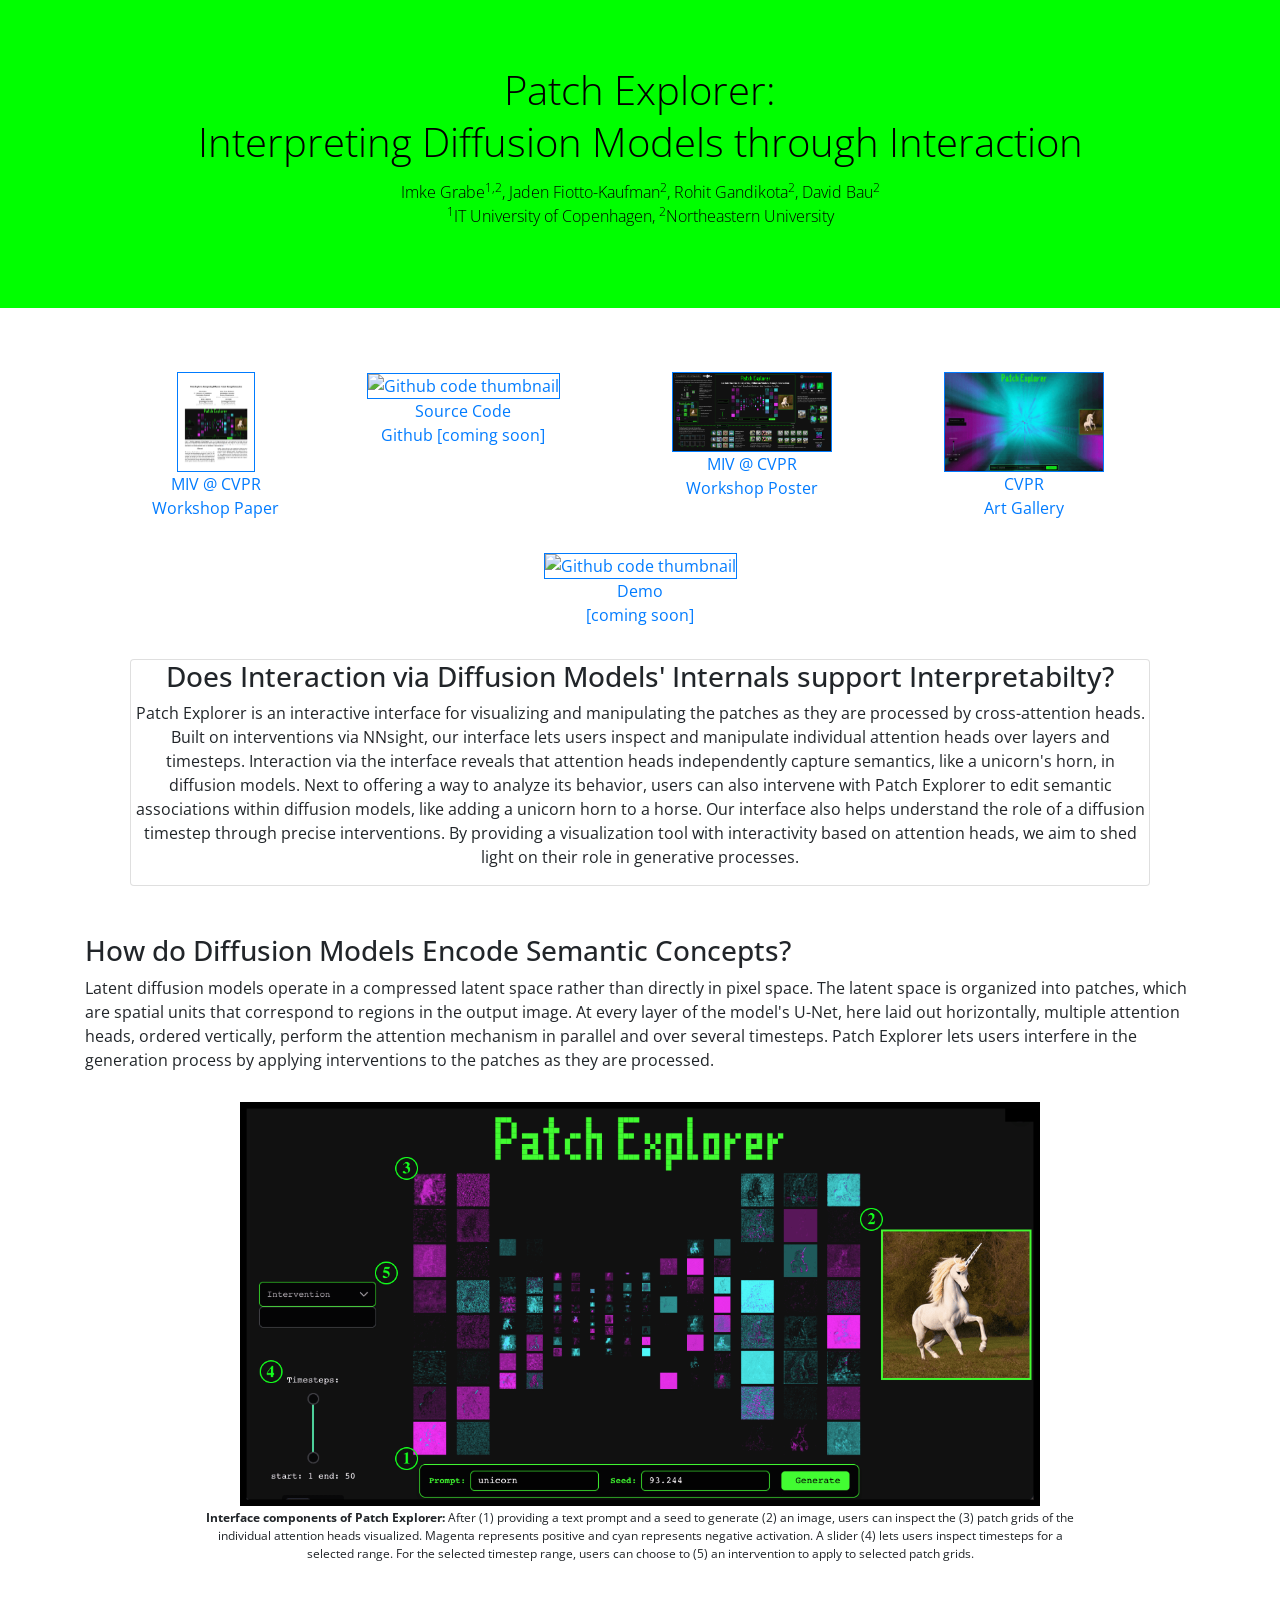
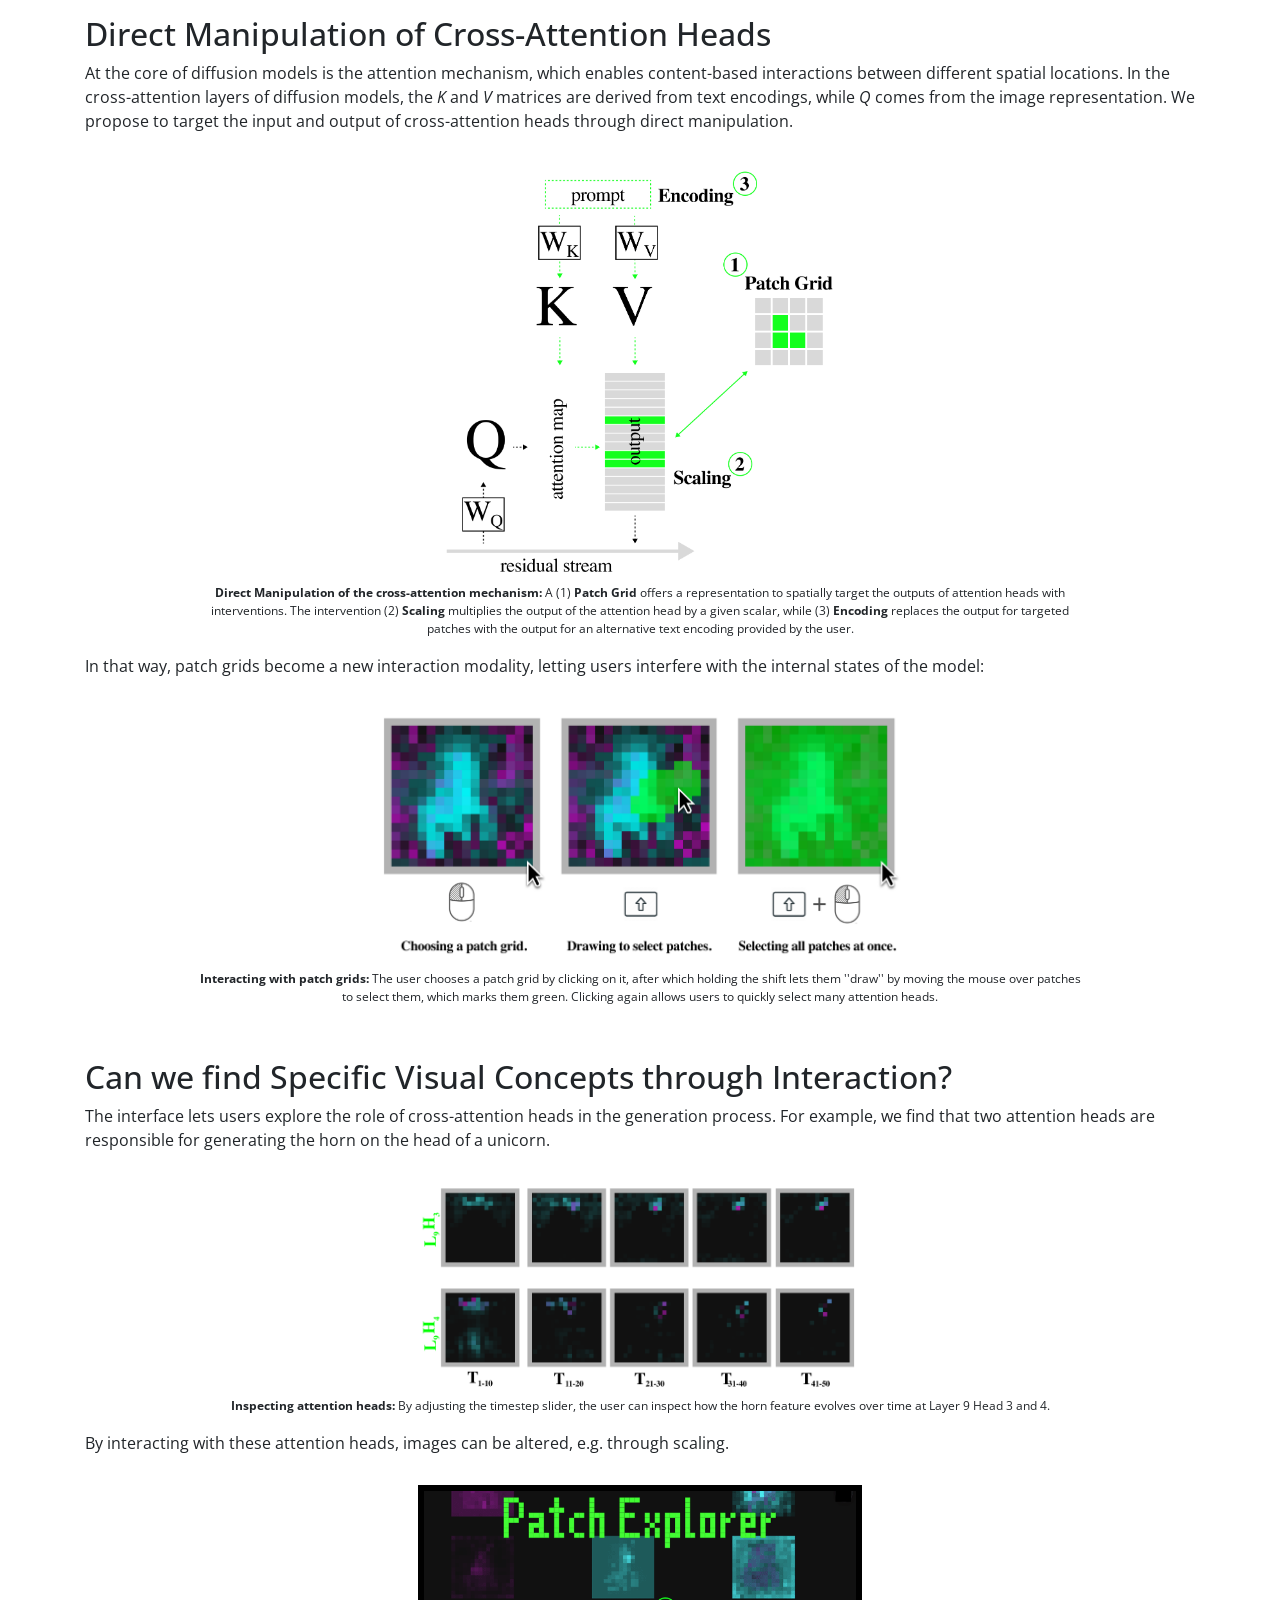
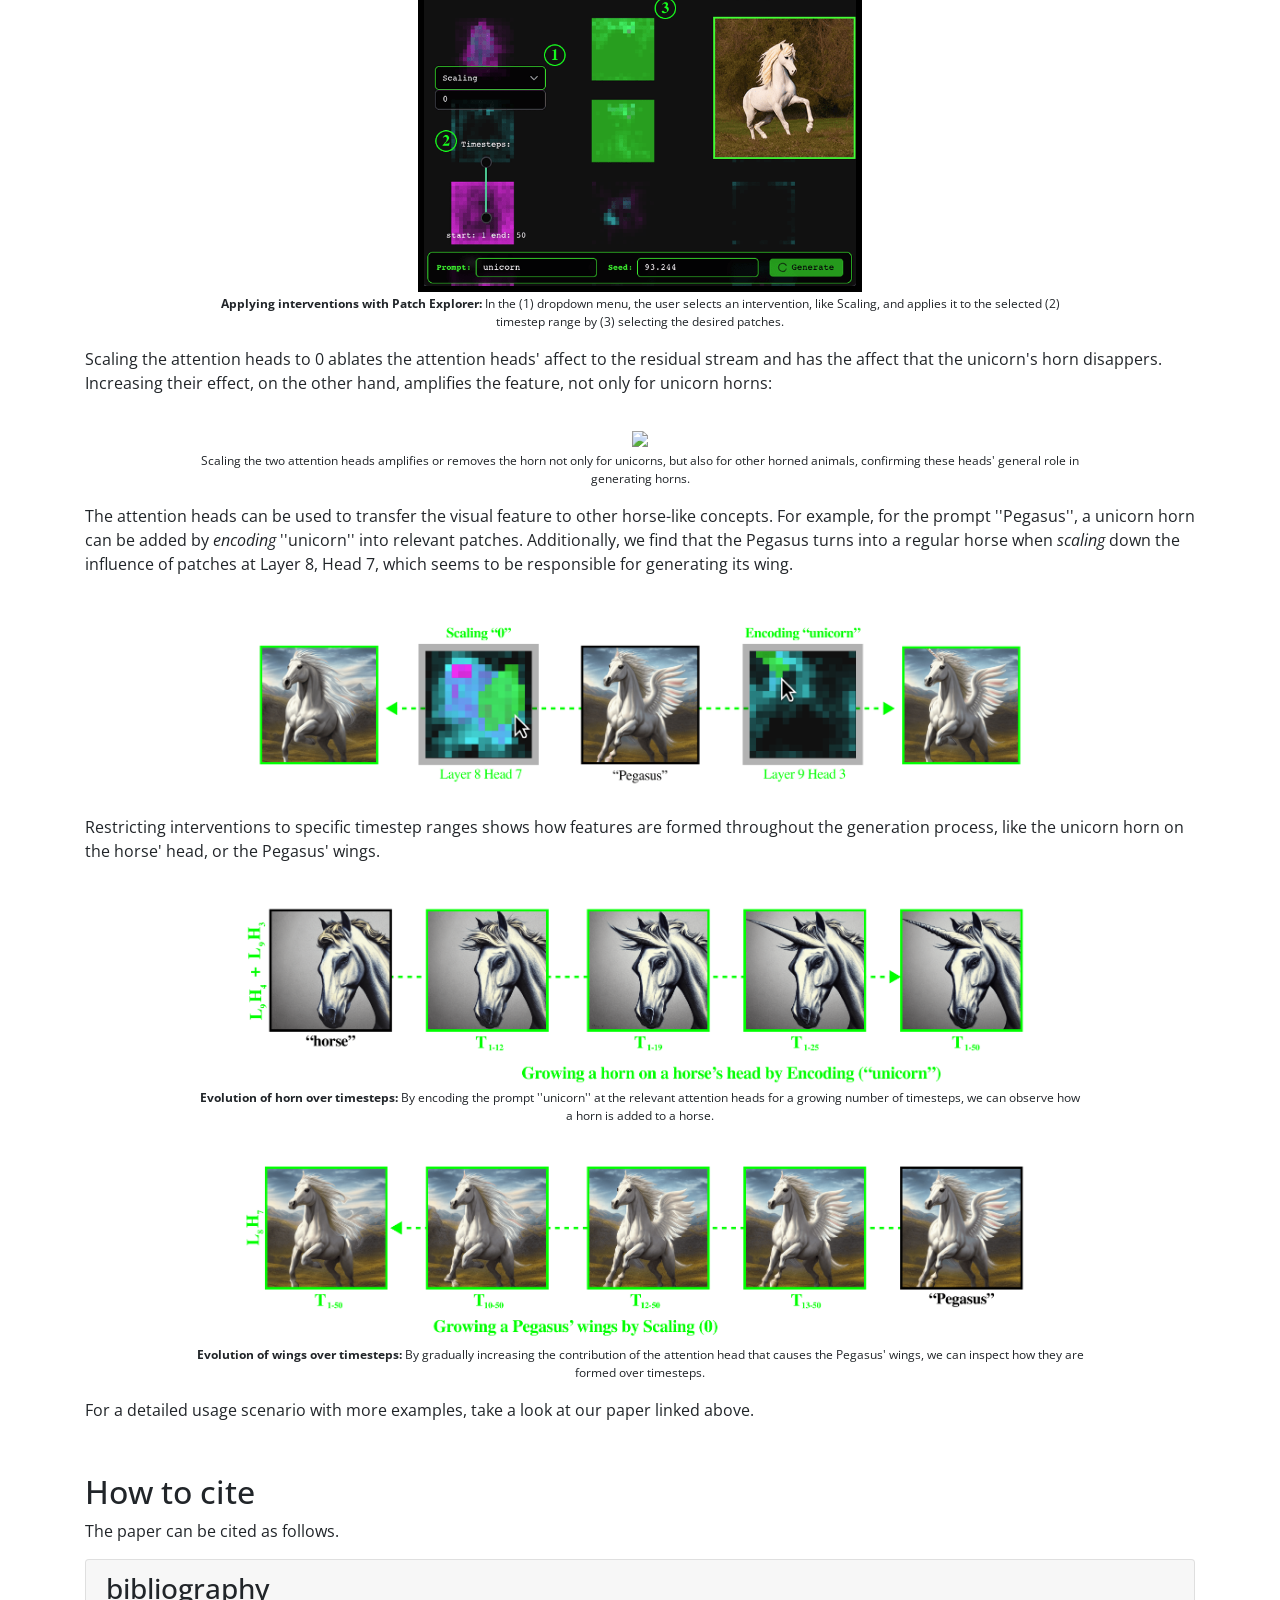
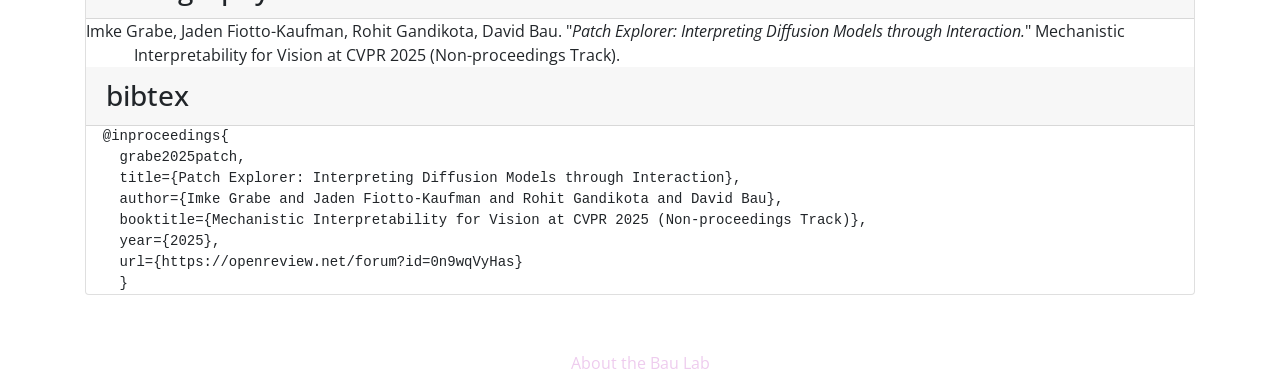
==== public/index.html @ 5e8f40de "patchweb" ====
<!doctype html>
<html lang="en">
<head>
<title>Patch Explorer</title>
<meta name="viewport" content="width=device-width,initial-scale=1" />
<meta name="description" content="Interacting with diffusion models directly via patches in the cross-attention heads increases interpretability." />
<meta property="og:title" content="Patch Explorer: Interpretability through Interaction" />
<meta property="og:description" content="Interacting with diffusion models directly via patches in the cross-attention heads increases interpretability." />
<meta property="og:type" content="website" />
<meta name="twitter:card" content="summary" /> 
<meta name="twitter:title" content="Patch Explorer: Interpretability through Interaction" />
<meta name="twitter:description" content="Interacting with diffusion models directly via patches in the cross-attention heads increases interpretability." />
<link rel="apple-touch-icon" sizes="180x180" href="/images/apple-touch-icon.png">
<link rel="icon" type="image/png" sizes="32x32" href="/images/favicon-32x32.png">
<link rel="icon" type="image/png" sizes="16x16" href="/images/favicon-16x16.png">
<link rel="manifest" href="/site.webmanifest">

<link href="https://maxcdn.bootstrapcdn.com/bootstrap/4.0.0-alpha.6/css/bootstrap.min.css" rel="stylesheet" integrity="sha384-rwoIResjU2yc3z8GV/NPeZWAv56rSmLldC3R/AZzGRnGxQQKnKkoFVhFQhNUwEyJ" crossorigin="anonymous">
<script src="https://code.jquery.com/jquery-3.2.1.min.js" integrity="sha256-hwg4gsxgFZhOsEEamdOYGBf13FyQuiTwlAQgxVSNgt4=" crossorigin="anonymous"></script>
<link rel="preconnect" href="https://fonts.googleapis.com">
<link rel="preconnect" href="https://fonts.gstatic.com" crossorigin>
<link href="https://fonts.googleapis.com/css2?family=Noto+Sans+Math&display=swap" rel="stylesheet">
<link href="https://fonts.googleapis.com/css?family=Open+Sans:300,400,700" rel="stylesheet">
<link href="style.css" rel="stylesheet">

<style>
.relatedthumb {
  float:left; width: 200px; margin: 3px 10px 7px 0;
}
.relatedblock {
  clear: both;
  display: inline-block;
}
.bold-sc {
  font-variant: small-caps;
  font-weight: bold;
}
.cite, .citegroup {
  margin-bottom: 8px;
}
:target {
  background-color: yellow;
}
</style>
<script async src="https://www.googletagmanager.com/gtag/js?id=G-FD12LWN557"></script>
<script>
window.dataLayer = window.dataLayer || [];
function gtag(){dataLayer.push(arguments);}
gtag('js', new Date()); gtag('config', 'G-FD12LWN557');
</script>

</head>
<body class="nd-docs">
<div class="nd-pageheader">
 <div class="container">
 <h1 class="lead">
Patch Explorer:
<br>
 <nobr class="widenobr">Interpreting Diffusion Models through Interaction</nobr>
 </h1>
<address>
  <nobr><a href="https://pure.itu.dk/da/persons/imke-grabe" target="_blank"
  >Imke Grabe</a><sup>1,2</sup>,</nobr>
  <nobr><a href="https://github.com/JadenFiotto-Kaufman" target="_blank"
  >Jaden Fiotto-Kaufman</a><sup>2</sup>,</nobr>
  <nobr><a href="https://rohitgandikota.github.io" target="_blank"
  >Rohit Gandikota</a><sup>2</sup>,</nobr>
  <nobr><a href="https://baulab.info/" target="_blank"
  >David Bau</a><sup>2</sup></nobr>
 <br>
  <nobr><sup>1</sup><a href="https://en.itu.dk" target="_blank"
  >IT University of Copenhagen</a>,</nobr>
  <nobr><sup>2</sup><a href="https://khoury.northeastern.edu/" target="_blank"
  >Northeastern University</a></nobr>

</address>
 </div>
</div><!-- end nd-pageheader -->

<div class="container">
<div class="row justify-content-center text-center">

<p>
<a href="https://openreview.net/forum?id=0n9wqVyHas" class="d-inline-block p-3 align-top" target="_blank"><img height="100" width="78" src="imagespatch/paper-screenshot.png" style="border:1px solid; margin: 0 38px;" alt="ArXiv Preprint thumbnail" data-nothumb=""><br>MIV @ CVPR<br>Workshop Paper</a>
<a href="" class="d-inline-block p-3 align-top" target="_blank"><img height="100" width="78" src="images/code-thumb.png" style="border:1px solid; margin: 0 38px;" alt="Github code thumbnail" data-nothumb=""><br>Source Code<br>Github [coming soon]</a>
<a href="imagespatch/poster-handle.png" class="d-inline-block p-3 align-top" target="_blank"><img height="80" width="160" src="imagespatch/poster-handle.png" style="border:1px solid; margin: 0 38px;" alt="poster thumbnail" data-nothumb=""><br>MIV @ CVPR <br>Workshop Poster</a>
<a href="https://thecvf-art.com/project/imke-grabe-jaden-fiotto-kaufman/" class="d-inline-block p-3 align-top" target="_blank"><img height="100" width="160" src="imagespatch/gallery.gif" style="border:1px solid; margin: 0 38px;" alt="Github code thumbnail" data-nothumb=""><br>CVPR <br> Art Gallery</a>
<a href="bippu.baulab.info" class="d-inline-block p-3 align-top" target="_blank"><img height="100" width="78" src="" style="border:1px solid; margin: 0 38px;" alt="Github code thumbnail" data-nothumb=""><br>Demo <br> [coming soon]</a>
</p>

<div class="card" style="max-width: 1020px;">
<div class="card-block">

<h3>Does Interaction via Diffusion Models' Internals support Interpretabilty?</h3>
<p>
Patch Explorer is an interactive interface for visualizing and manipulating the patches as they are processed by cross-attention heads. 
Built on interventions via NNsight, our interface lets users inspect and manipulate individual attention heads over layers and timesteps. 
Interaction via the interface reveals that attention heads independently capture semantics, like a unicorn's horn, in diffusion models. 
Next to offering a way to analyze its behavior, users can also intervene with Patch Explorer to edit semantic associations within diffusion models, like adding a unicorn horn to a horse. 
Our interface also helps understand the role of a diffusion timestep through precise interventions. 
By providing a visualization tool with interactivity based on attention heads, we aim to shed light on their role in generative processes.
</p>
</div><!--card-block-->
</div><!--card-->

</div><!--row-->
  
<div class="row">
<div class="col">
  
  <br><br>
  <h3>How do Diffusion Models Encode Semantic Concepts?</h3>
  <p>
    Latent diffusion models operate in a compressed latent space rather than directly in pixel space. The latent space is organized into patches, which are spatial units that correspond
    to regions in the output image. At every layer of the model's U-Net, here laid out horizontally, multiple attention heads, ordered vertically, perform the attention mechanism in parallel and over several timesteps.
    Patch Explorer lets users interfere in the generation process by applying interventions to the patches as they are processed.
  </p>
  
<figure class="center_image" style="margin-top: 30px">
  <center><img src="imagespatch/0_interfacedesign.png" style="width:100%; max-width:800px"></center>
  <figcaption><b>Interface components of Patch Explorer:</b> After (1) providing a text prompt and a seed to generate (2) an image, users can inspect the (3) patch grids of the individual attention heads visualized. Magenta represents positive and cyan represents negative activation. A slider (4) lets users inspect timesteps for a selected range. For the selected timestep range, users can choose to (5) an intervention to apply to selected patch grids.
  </figcaption>
</figure>

<!-- <h2>How can we manipulate cross-attention heads directly?</h2> -->
<h2>Direct Manipulation of Cross-Attention Heads</h2>

<p>
At the core of diffusion models is the attention mechanism,
which enables content-based interactions between different
spatial locations.
In the cross-attention layers of diffusion models, the <i>K</i>
and <i>V</i> matrices are derived from text encodings, while <i>Q</i>
comes from the image representation. We propose to target the input and output of cross-attention heads through direct manipulation.
</p>


  <figure class="center_image" style="margin-top: 30px">
    <center><img src="imagespatch/0_attn-graph.png" style="width:45%; max-width:800px"></center>
    <figcaption> <b>Direct Manipulation of the cross-attention mechanism:</b> A (1) <b>Patch Grid</b> offers a representation to spatially target the outputs of attention heads with interventions. The intervention (2) <b>Scaling</b> multiplies the output of the attention head by a given scalar, while (3) <b>Encoding</b> replaces the output for targeted patches with the output for an alternative text encoding provided by the user.
    </figcaption>
  </figure>

  In that way, patch grids become a new interaction modality, letting users interfere with the internal states of the model:

  <figure class="center_image" style="margin-top: 30px">
    <center><img src="imagespatch/0_drawz.png" style="width:60%; max-width:800px"></center>
    <figcaption> <b>Interacting with patch grids:</b> The user chooses a patch grid by clicking on it, after which holding the shift lets them ''draw'' by moving the mouse over patches to select them, which marks them green. Clicking again allows users to quickly select many attention heads. </figcaption>
  </figure>

<!-- <h2>Finding semantic features and transferring them across concepts</h2> -->
<h2>Can we find Specific Visual Concepts through Interaction?</h2>

<p>
The interface lets users explore the role of cross-attention heads in the generation process.
For example, we find that two attention heads are responsible for generating the horn on the head of a unicorn.
</p>

<figure class="center_image" style="margin-top: 30px">
  <center><img src="imagespatch/1_timesteps_unicorn.png" style="width:50%; max-width:800px"></center>
  <figcaption> <b>Inspecting attention heads:</b> By adjusting the timestep slider, the user can inspect how the horn feature evolves over time at Layer 9 Head 3 and 4.
  </figcaption>
</figure>

By interacting with these attention heads, images can be altered, e.g. through scaling.

<figure class="center_image" style="margin-top: 30px">
  <center><img src="imagespatch/0_interventionz.png" style="width:50%; max-width:800px"></center>
  <figcaption> <b>Applying interventions with Patch Explorer:</b> In the (1) dropdown menu, the user selects an intervention, like Scaling, and applies it to the selected (2) timestep range by (3) selecting the desired patches.
  </figcaption>
</figure>

Scaling the attention heads to 0 ablates the attention heads' affect to the residual stream 
and has the affect that the unicorn's horn disappers. Increasing their effect, on the other hand, amplifies the feature, not only for unicorn horns:

<figure class="center_image" style="margin-top: 30px">
  <center><img src="imagespatch/0_new-scaling-b.svg" style="width:50%; max-width:800px"></center>
  <figcaption> Scaling the two attention heads amplifies
      or removes the horn not only for unicorns, but also for other horned animals, confirming these heads'
      general role in generating horns.

  </figcaption>
</figure>

<p>

The attention heads can be used to transfer the visual feature to other horse-like concepts. For example, for the prompt ''Pegasus'', a unicorn horn can be added by <i>encoding</i> ''unicorn'' into relevant patches. Additionally, we find that the Pegasus turns into a regular horse when <i>scaling</i> down the influence of patches at Layer 8, Head 7, which seems to be responsible for generating its wing.

</p>

  <figure class="center_image" style="margin-top: 30px">
    <center><img src="imagespatch/1_headyy.png" style="width:100%; max-width:800px"></center>
    <figcaption> 
       </figcaption>
  </figure>

<!-- <h2>Tracing semantic features over timesteps</h2> -->

<p>
Restricting interventions to specific timestep ranges shows how features are formed throughout the generation process, like the unicorn horn on the horse' head, or the Pegasus' wings.
</p>

<figure class="center_image" style="margin-top: 30px">
    <center><img src="imagespatch/0_growinghorn.png" style="width:100%; max-width:800px"></center>
    <figcaption> <b>Evolution of horn over timesteps:</b> By encoding the prompt ''unicorn'' at the relevant attention heads for a growing number of timesteps, we can observe how a horn is added to a horse.  </figcaption>
  </figure>

  <figure class="center_image" style="margin-top: 30px">
    <center><img src="imagespatch/0_growingwings.png" style="width:100%; max-width:800px"></center>
    <figcaption> <b>Evolution of wings over timesteps:</b> By gradually increasing the contribution of the attention head that causes the Pegasus' wings, we can inspect how they are formed over timesteps.
    </figcaption>
  </figure>

  
<p>For a detailed usage scenario with more examples, take a look at our paper linked above. </p>
  
<h2>How to cite</h2>

<p>The paper can be cited as follows.
</p>

<div class="card">
<h3 class="card-header">bibliography</h3>
<div class="card-block">
<p style="text-indent: -3em; margin-left: 3em;" class="card-text clickselect">
Imke Grabe, Jaden Fiotto-Kaufman, Rohit Gandikota, David Bau. "<em>Patch Explorer: Interpreting Diffusion Models through Interaction.</em>"
Mechanistic Interpretability for Vision at CVPR 2025 (Non-proceedings Track).</nobr>
</p>
</div>
<h3 class="card-header">bibtex</h3>
<div class="card-block">
<pre class="card-text clickselect">
  @inproceedings{
    grabe2025patch,
    title={Patch Explorer: Interpreting Diffusion Models through Interaction},
    author={Imke Grabe and Jaden Fiotto-Kaufman and Rohit Gandikota and David Bau},
    booktitle={Mechanistic Interpretability for Vision at CVPR 2025 (Non-proceedings Track)},
    year={2025},
    url={https://openreview.net/forum?id=0n9wqVyHas}
    }
</pre>
</div>
</div>
</p>

</div>
</div><!--row -->
</div> <!-- container -->

<footer class="nd-pagefooter">
  <div class="row">
    <div class="col-6 col-md text-center">
      <a href="https://baulab.info/">About the Bau Lab</a>
    </div>
  </div>
</footer>

</body>
<script>
$(document).on('click', '.clickselect', function(ev) {
  var range = document.createRange();
  range.selectNodeContents(this);
  var sel = window.getSelection();
  sel.removeAllRanges();
  sel.addRange(range);
});
</script>
</html>
---- public/style.css ----
body, td, th {
  font-family: 'Open Sans', sans-serif;
}
h2 {
  margin-top: 3ex;
}
/* Yellow: Eternal Sunshine of the Spotless Mind */
.color-primary-0 { color: #9600FC }
.color-primary-1 { color: #199099 }
.color-primary-2 { color: #969518 }
.color-primary-3 { color: #1AA16A }
.color-primary-4 { color: #56A11A }

.nd-pageheader {
  padding: 2rem 15px;
  margin-bottom: 1.5rem;
  color: rgb(0, 0, 0);
  text-align: center;
  background-color: rgb(0, 255, 0);
}

.nd-pageheader a, .nd-pageheader a.likelink {
  color: #000000;
}

.nd-pagefooter {
  margin-top: 1.5rem;
  padding: 1rem;
  color: #EECCEE;
  text-align: center;
  background-color: rgb(255, 255, 255);
}

.nd-pagefooter a {
  color: #EECCEE;
}

.nd-pageheader .container {
  position: relative
}

.nd-pageheader address {
  font-weight: 300;
}

.nd-pageheader p, .nd-pageheader h1 {
  margin-bottom: 0.75rem;
  font-size: 2.25rem;
  font-weight: 300;
  line-height: 1.3;
}

.citation {
  margin-top: 15px;
  clear: both;
}
.citation:after {
  content: '';
  display: table;
  clear: both;
}
.citation img {
  float: left;
  margin: 0 10px 10px 0;
  width: 250px;
}

.newsmedia {
  margin-top: 15px;
  clear: both;
}
.newsmedia:after {
  content: '';
  display: table;
  clear: both;
}
.newsmedia img {
  float: left;
  margin: 20px 20px 10px 0;
  width: 140px;
  border: none;
}


figcaption {
  display: block;
  text-align: center;
  font-size: 12px;
  margin-top: 3px;
}

.highlight {
  padding: 1.5rem;
  margin-right: 0;
  margin-left: 0;
  background: gainsboro;
}

.bigfig {
  max-width: 90%;
  width: 700px;
}
.smallfig {
  text-align: center;
  width: 90%;
}
.medfig {
  text-align: center;
  width: 90%;
}

.modal .big-modal {
  width:auto;
  max-width:90%;
  max-height:80%;
}

.img-wrapper {
  text-align: center;
}

.big-modal img {
  max-height: 60vh;
}

.img-scroller {
  overflow-x: scroll;
}

.img-scroller .img-fluid {
  max-width: initial;
}

@media (min-width: 576px) {
  .nd-pageheader {
    padding-top:4rem;
    padding-bottom: 4rem;
    margin-bottom: 3rem;
  }
}

@media (min-width: 768px) {
  .smallfig {
    width: 65%;
  }
  .medfig {
    width: 75%;
  }
  .nd-pageheader p, .nd-pageheader h1 {
    font-size: 2.5rem
  }
  .twocol-md {
     column-count: 2;
  }
}

@media (min-width: 992px) {
  .smallfig {
    width: 40%;
  }
  .medfig {
    width: 50%;
  }
  #fig-arch-compare {
    width: 49%;
  }
}

.best { font: 12.5px Helvetica; }
.best { border-collapse: collapse; border-spacing: 0; }
.best td { position: relative; }
.best td img { margin-top: 15px; }
.best td .unit { font-size: 10px; position: absolute; top: 0; left: 3px; white-space: nowrap; width: 100%; text-overflow: clip; overflow: hidden; }
.best td .score { display: none; position: absolute; top: 0; right: 3px; white-sapce: nowrap; }
.best td:nth-child(1) {
  min-width: 28px;
  border-right: 3px solid transparent;
}
.best td .netname {
	transform: translateX(-50%) translateY(-50%) rotate(-90deg);
	position: absolute;
	left: 50%;
	top: 50%;
	text-align: center;
	font: 12px helvetica;
	white-space: nowrap;
	padding: 4px;
}
.best th, .best td {
  padding-left: 3px;
}
.best img {
  width: 100%;
}
.best .concept {
	color: black;
	font: 14px helvetica;
  padding-bottom: 2px;
  text-transform: capitalize;
  text-align: left;
  margin-right: 1px;
}

nobr.widenobr {
  white-space: normal;
}

@media (min-width: 576px) {
  .best td .unit { font-size: inherit; }
  .best td .netname { font-size: 14px; }
  .best .concept { font-size: 20px; }
   br.widenobr { white-space: nowrap; }
}

@media (min-width: 768px) {
  .best td .netname { font-size: 17px; }
}

@media (min-width: 1200px) {
  .best td .score { display: block; }
}

.modal {
  text-align: center;
  padding: 0!important;
}

.modal:before {
  content: '';
  display: inline-block;
  height: 80%;
  vertical-align: middle;
  margin-right: -4px;
}

.modal-dialog {
  display: inline-block;
  text-align: left;
  vertical-align: middle;
}

.center_image {
  display: block;
  margin-left: auto;
  margin-right: auto;
  width: 80%;
}
/* Trick for moving the media-control-panel down on chrome */
/*
video::-webkit-media-controls-panel {
 margin-top: 30px;
}
video[controls] {
 margin-bottom: 30px;
}
*/
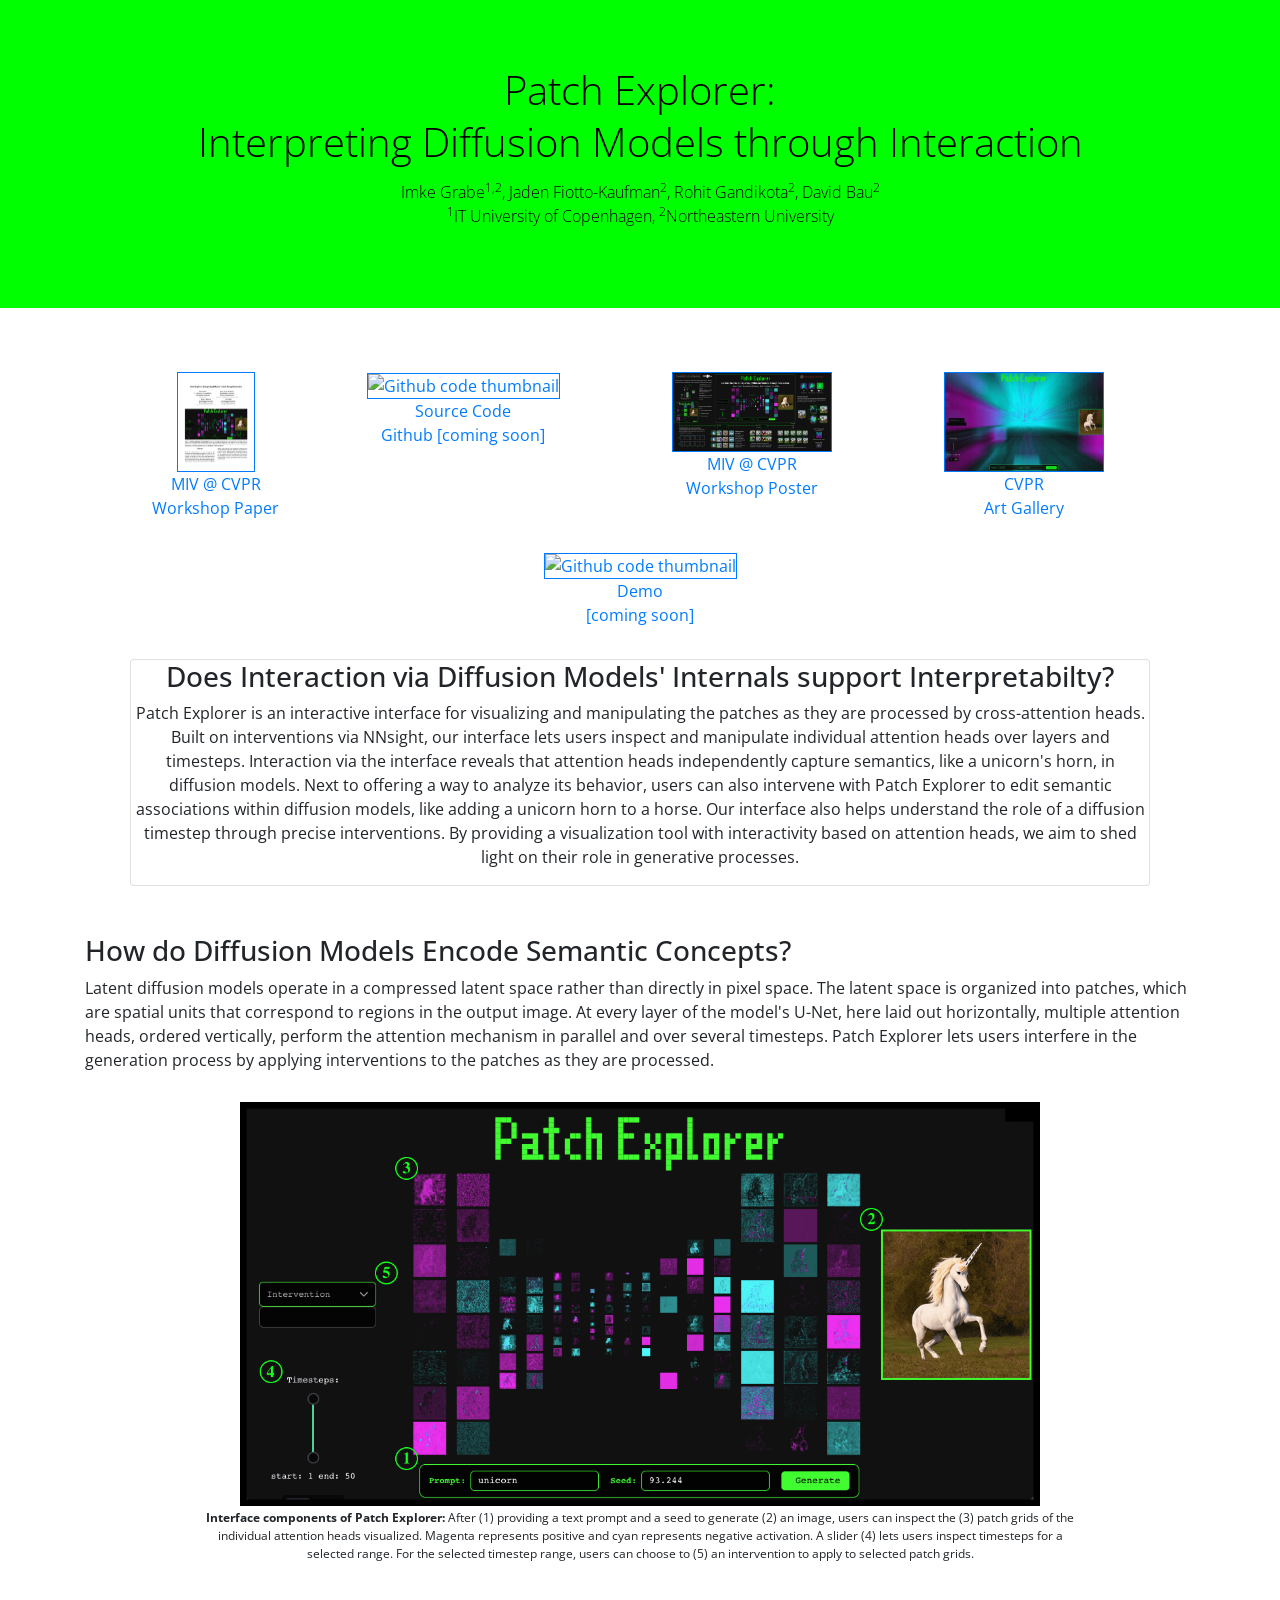
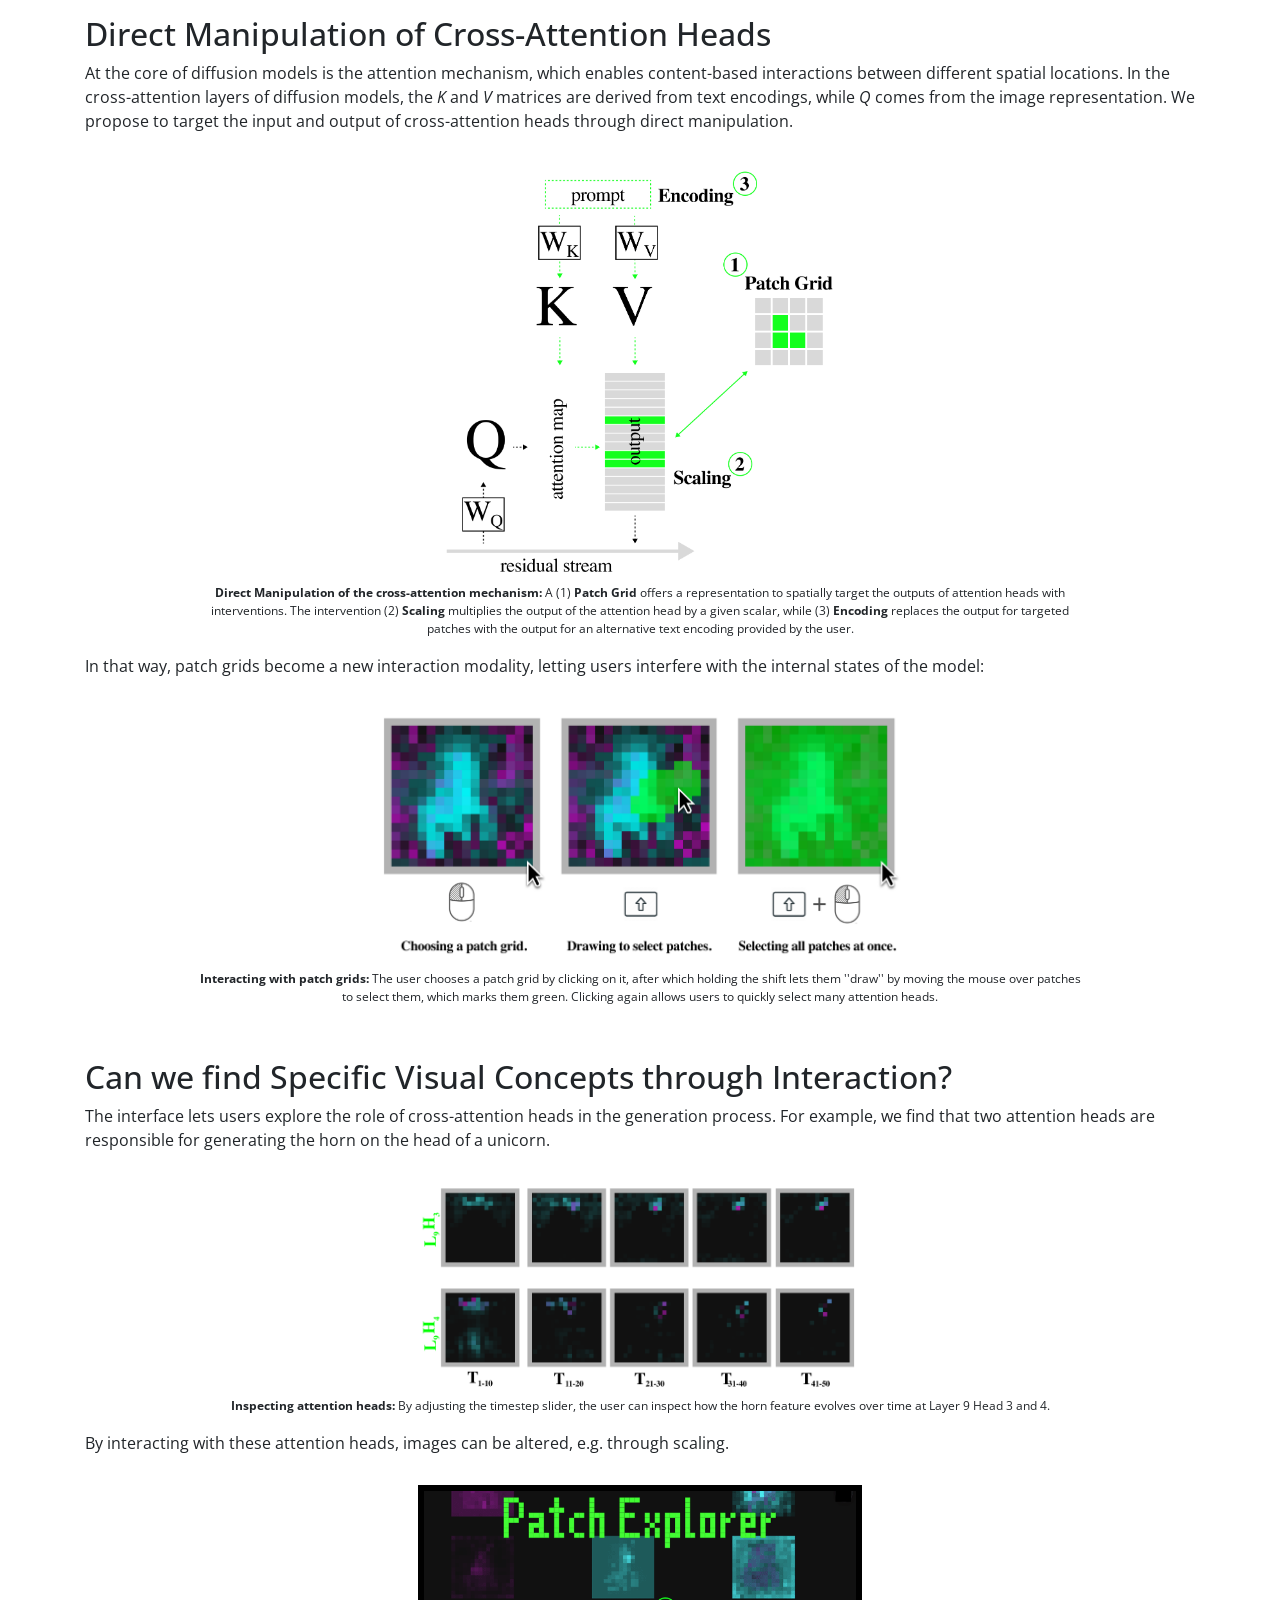
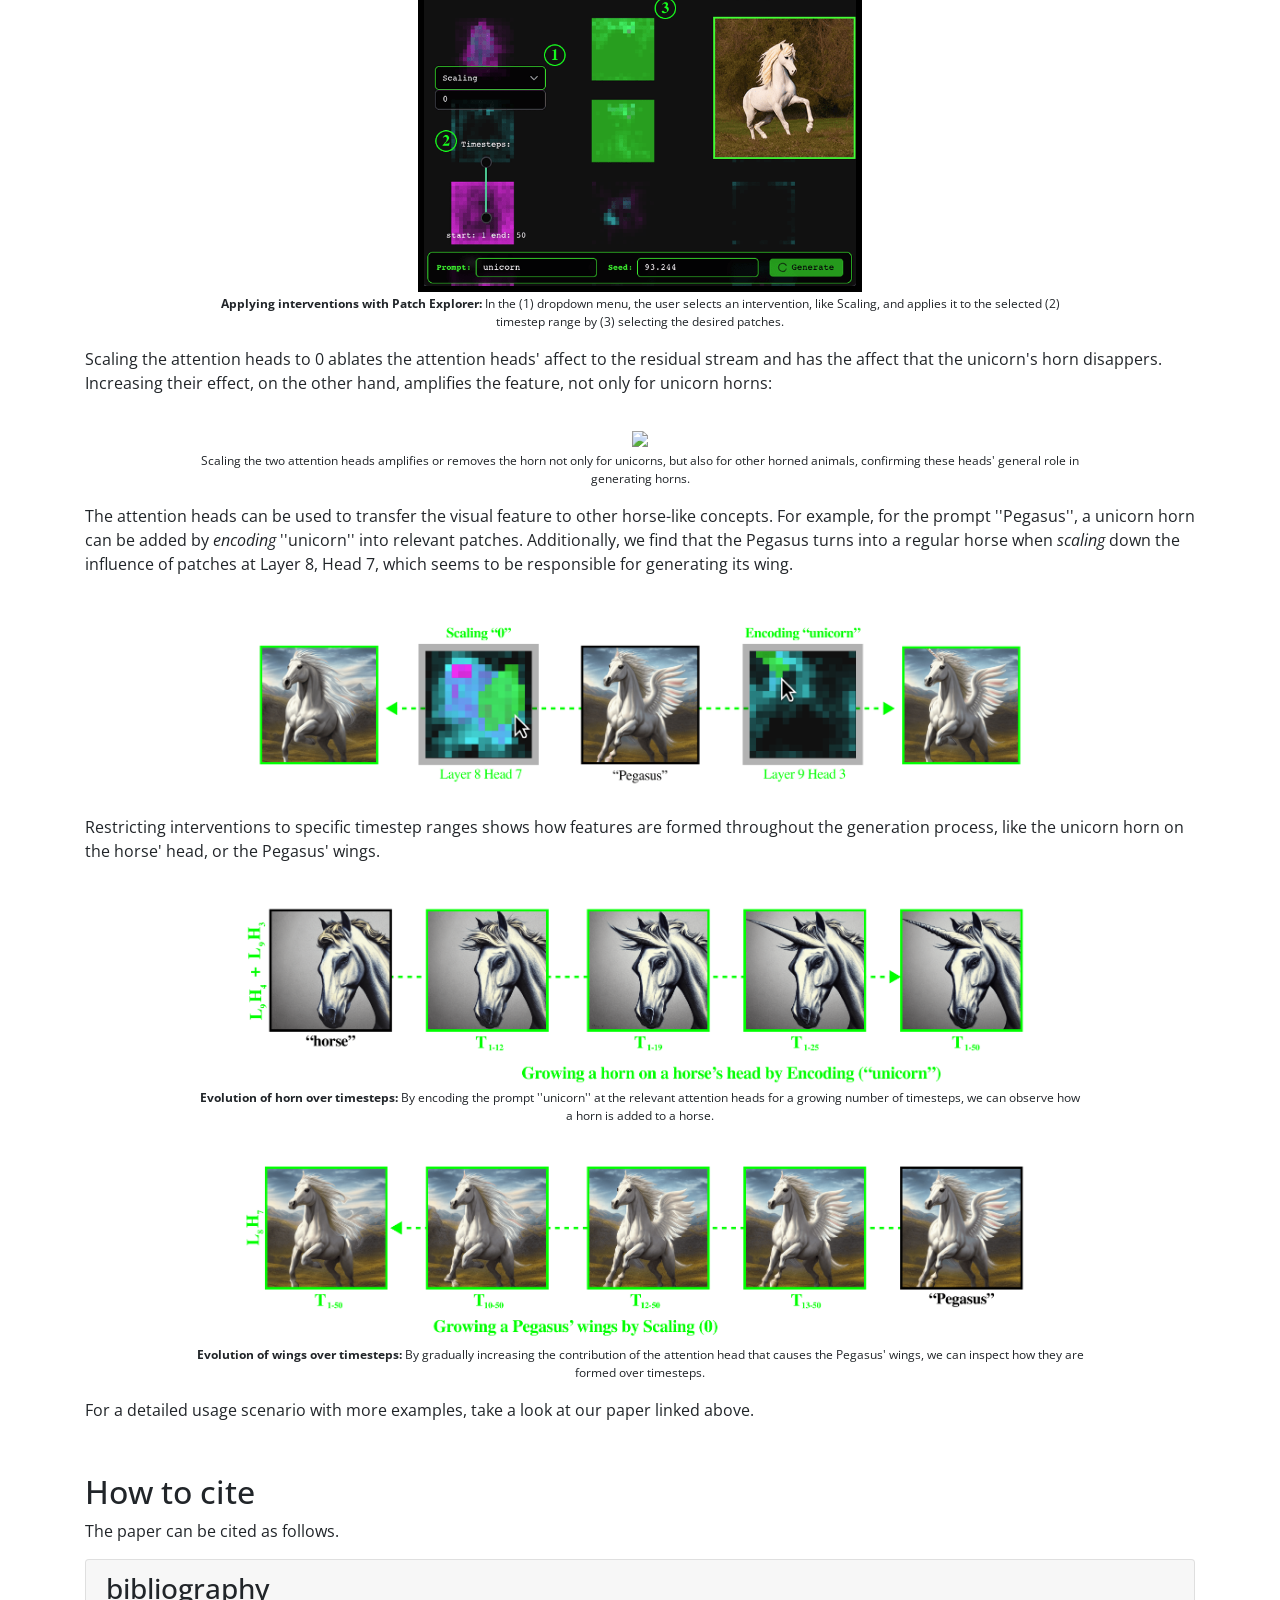
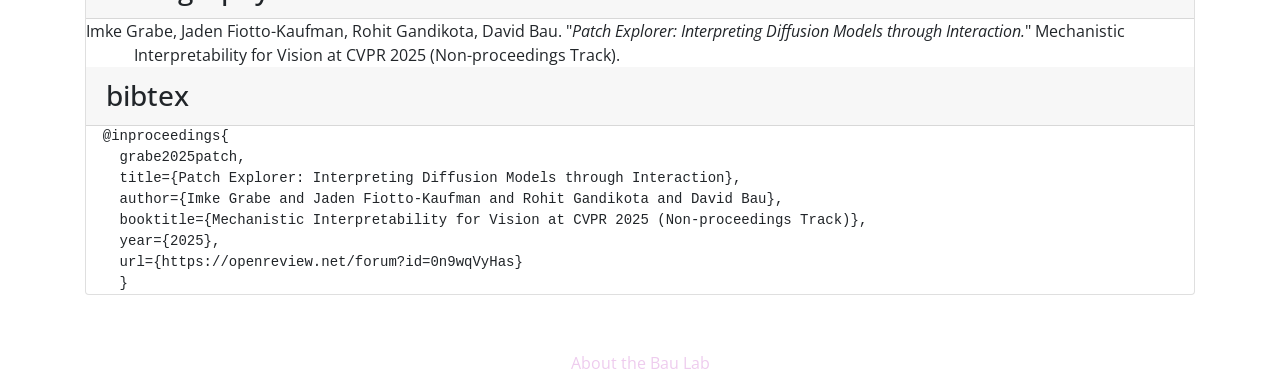
==== commit 69370c13: "bippu link" ====
--- a/public/index.html
+++ b/public/index.html
@@ -85,7 +85,7 @@
 <a href="" class="d-inline-block p-3 align-top" target="_blank"><img height="100" width="78" src="images/code-thumb.png" style="border:1px solid; margin: 0 38px;" alt="Github code thumbnail" data-nothumb=""><br>Source Code<br>Github [coming soon]</a>
 <a href="imagespatch/poster-handle.png" class="d-inline-block p-3 align-top" target="_blank"><img height="80" width="160" src="imagespatch/poster-handle.png" style="border:1px solid; margin: 0 38px;" alt="poster thumbnail" data-nothumb=""><br>MIV @ CVPR <br>Workshop Poster</a>
 <a href="https://thecvf-art.com/project/imke-grabe-jaden-fiotto-kaufman/" class="d-inline-block p-3 align-top" target="_blank"><img height="100" width="160" src="imagespatch/gallery.gif" style="border:1px solid; margin: 0 38px;" alt="Github code thumbnail" data-nothumb=""><br>CVPR <br> Art Gallery</a>
-<a href="bippu.baulab.info" class="d-inline-block p-3 align-top" target="_blank"><img height="100" width="78" src="" style="border:1px solid; margin: 0 38px;" alt="Github code thumbnail" data-nothumb=""><br>Demo <br> [coming soon]</a>
+<a href="https://bippu.baulab.us" class="d-inline-block p-3 align-top" target="_blank"><img height="100" width="78" src="" style="border:1px solid; margin: 0 38px;" alt="Github code thumbnail" data-nothumb=""><br>Demo <br> [coming soon]</a>
 </p>
 
 <div class="card" style="max-width: 1020px;">
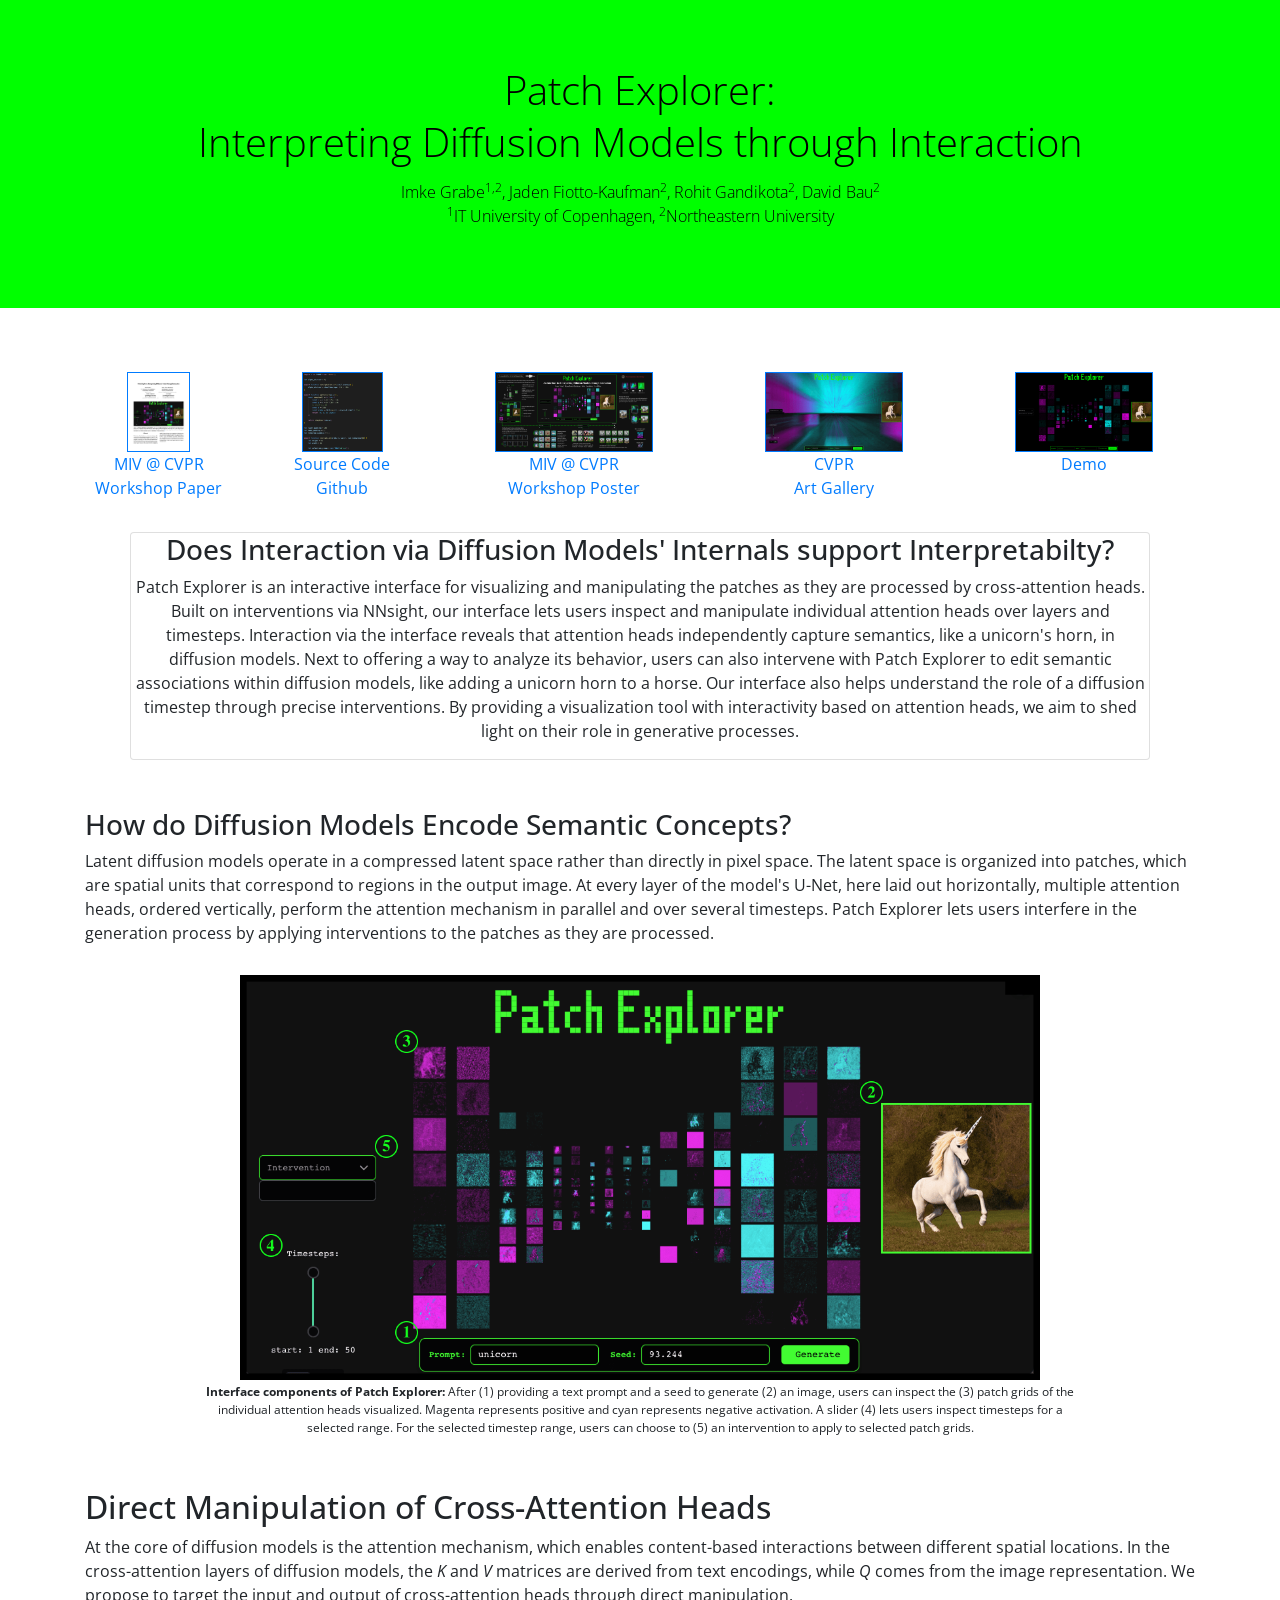
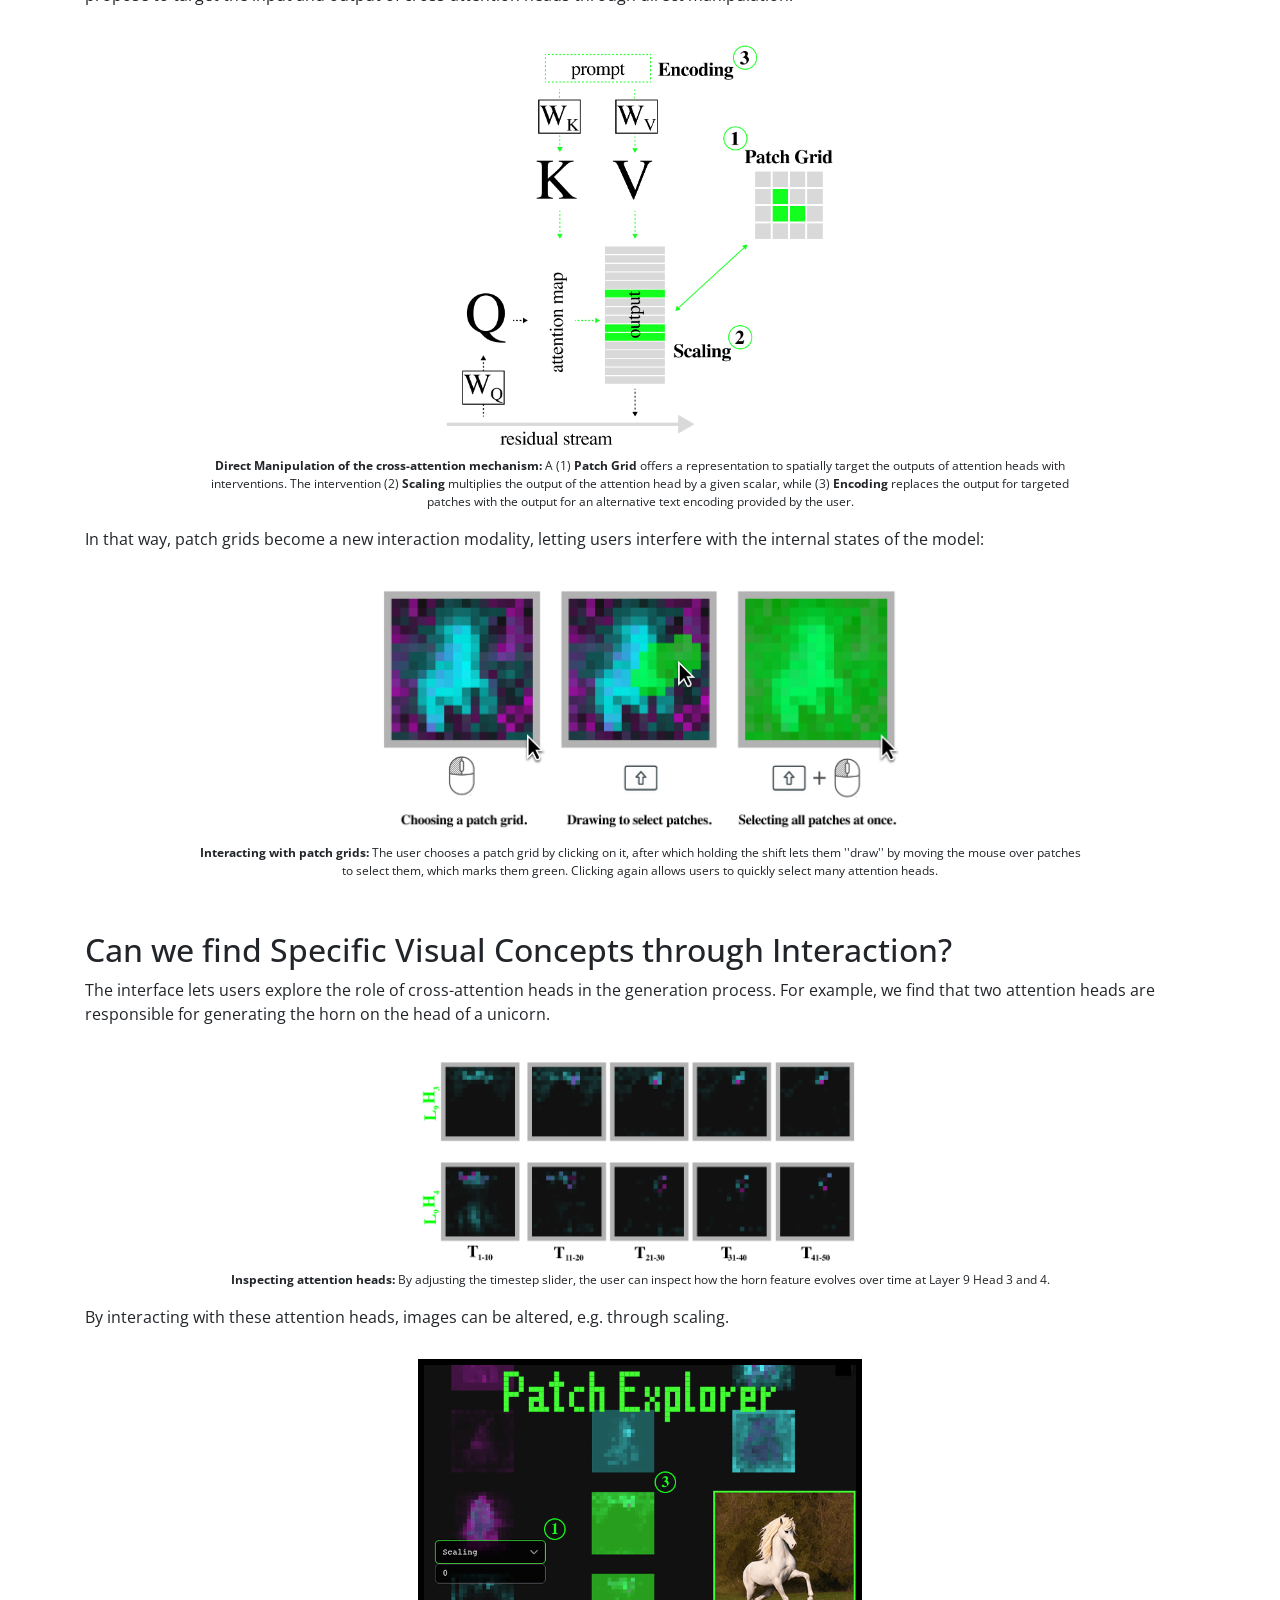
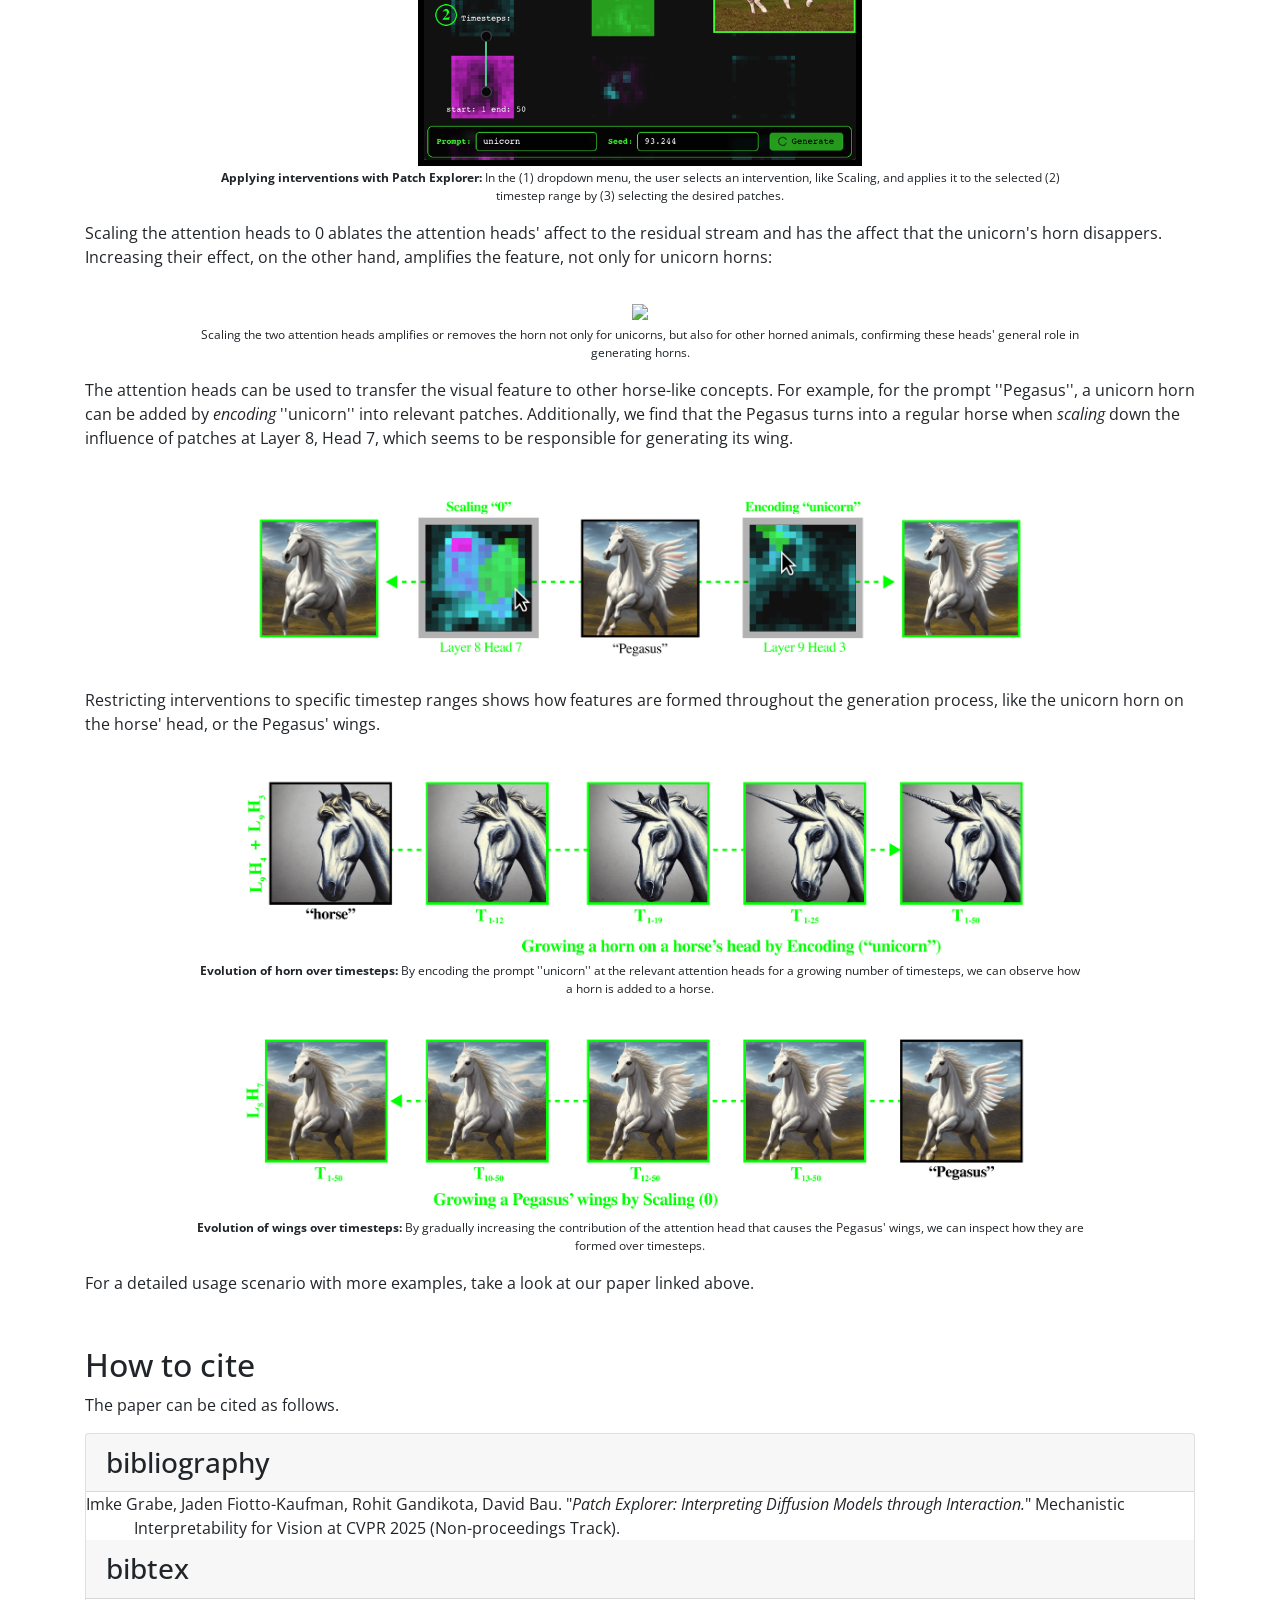
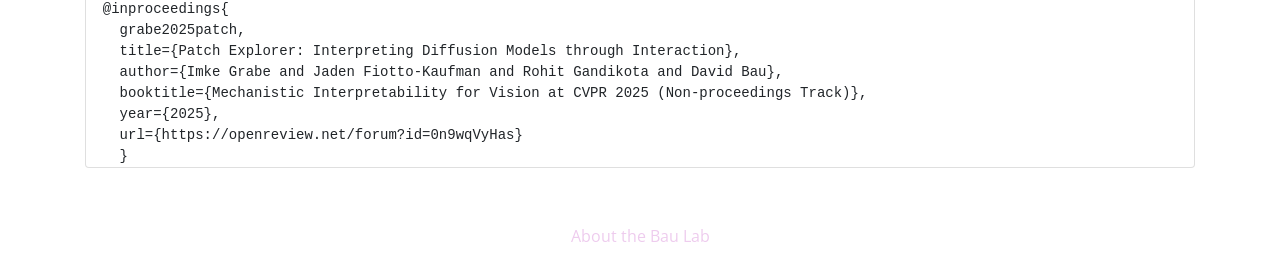
==== commit efd8882f: "update" ====
--- a/public/index.html
+++ b/public/index.html
@@ -81,11 +81,11 @@
 <div class="row justify-content-center text-center">
 
 <p>
-<a href="https://openreview.net/forum?id=0n9wqVyHas" class="d-inline-block p-3 align-top" target="_blank"><img height="100" width="78" src="imagespatch/paper-screenshot.png" style="border:1px solid; margin: 0 38px;" alt="ArXiv Preprint thumbnail" data-nothumb=""><br>MIV @ CVPR<br>Workshop Paper</a>
-<a href="" class="d-inline-block p-3 align-top" target="_blank"><img height="100" width="78" src="images/code-thumb.png" style="border:1px solid; margin: 0 38px;" alt="Github code thumbnail" data-nothumb=""><br>Source Code<br>Github [coming soon]</a>
-<a href="imagespatch/poster-handle.png" class="d-inline-block p-3 align-top" target="_blank"><img height="80" width="160" src="imagespatch/poster-handle.png" style="border:1px solid; margin: 0 38px;" alt="poster thumbnail" data-nothumb=""><br>MIV @ CVPR <br>Workshop Poster</a>
-<a href="https://thecvf-art.com/project/imke-grabe-jaden-fiotto-kaufman/" class="d-inline-block p-3 align-top" target="_blank"><img height="100" width="160" src="imagespatch/gallery.gif" style="border:1px solid; margin: 0 38px;" alt="Github code thumbnail" data-nothumb=""><br>CVPR <br> Art Gallery</a>
-<a href="https://bippu.baulab.us" class="d-inline-block p-3 align-top" target="_blank"><img height="100" width="78" src="" style="border:1px solid; margin: 0 38px;" alt="Github code thumbnail" data-nothumb=""><br>Demo <br> [coming soon]</a>
+<a href="https://openreview.net/forum?id=0n9wqVyHas" class="d-inline-block p-3 align-top" target="_blank"><img height="80" src="imagespatch/paper-screenshot.png" style="border:1px solid; margin: 0 38px;" alt="ArXiv Preprint thumbnail" data-nothumb=""><br>MIV @ CVPR<br>Workshop Paper</a>
+<a href="https://github.com/imkegrabe/patch_explorer" class="d-inline-block p-3 align-top" target="_blank"><img height="80" src="imagespatch/git-handle.png" style="border:1px solid; margin: 0 38px;" alt="Github code thumbnail" data-nothumb=""><br>Source Code<br>Github</a>
+<a href="imagespatch/poster-handle.png" class="d-inline-block p-3 align-top" target="_blank"><img height="80" src="imagespatch/poster-handle.png" style="border:1px solid; margin: 0 38px;" alt="poster thumbnail" data-nothumb=""><br>MIV @ CVPR <br>Workshop Poster</a>
+<a href="https://thecvf-art.com/project/imke-grabe-jaden-fiotto-kaufman/" class="d-inline-block p-3 align-top" target="_blank"><img height="80" src="imagespatch/gallery.gif" style="border:1px solid; margin: 0 38px;" alt="Github code thumbnail" data-nothumb=""><br>CVPR <br> Art Gallery</a>
+<a href="https://bippu.baulab.us" class="d-inline-block p-3 align-top" target="_blank"><img height="80" src="imagespatch/demo-handle.png" style="border:1px solid; margin: 0 38px;" alt="Github code thumbnail" data-nothumb=""><br>Demo <br></a>
 </p>
 
 <div class="card" style="max-width: 1020px;">
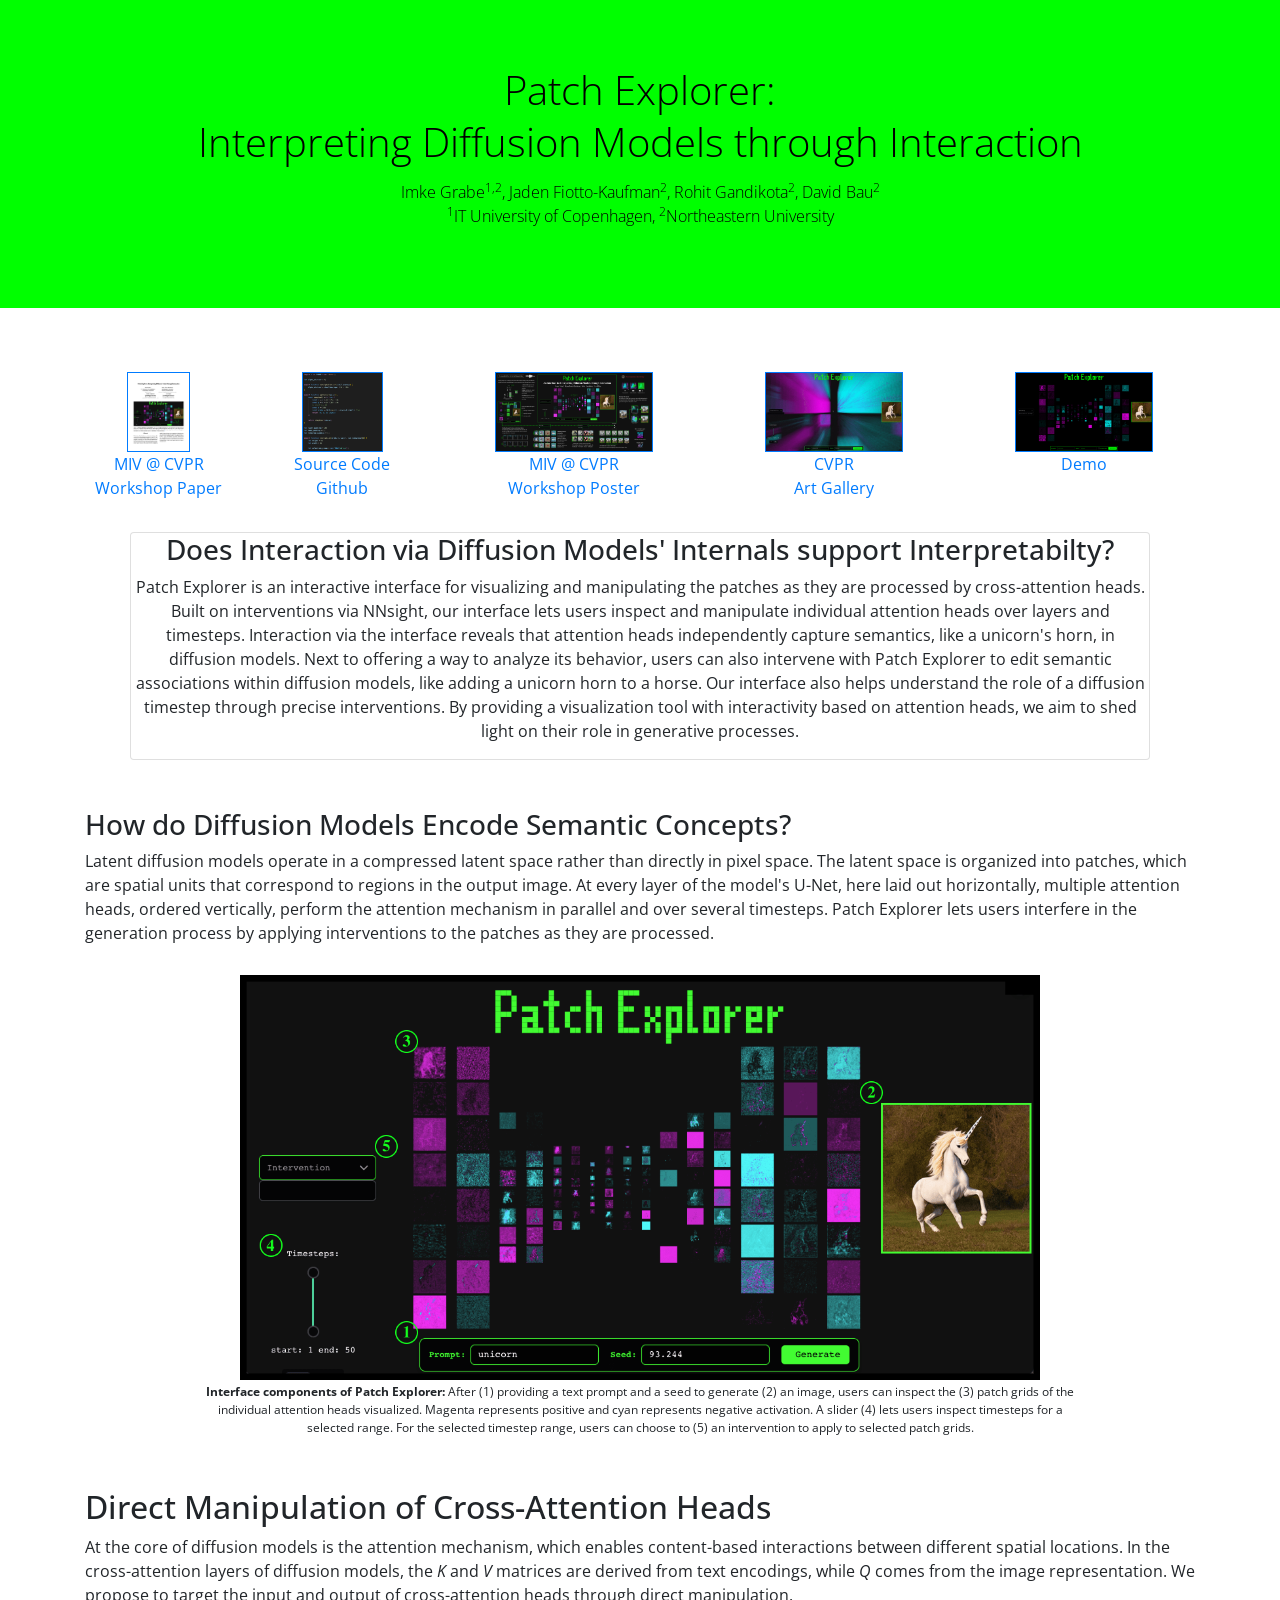
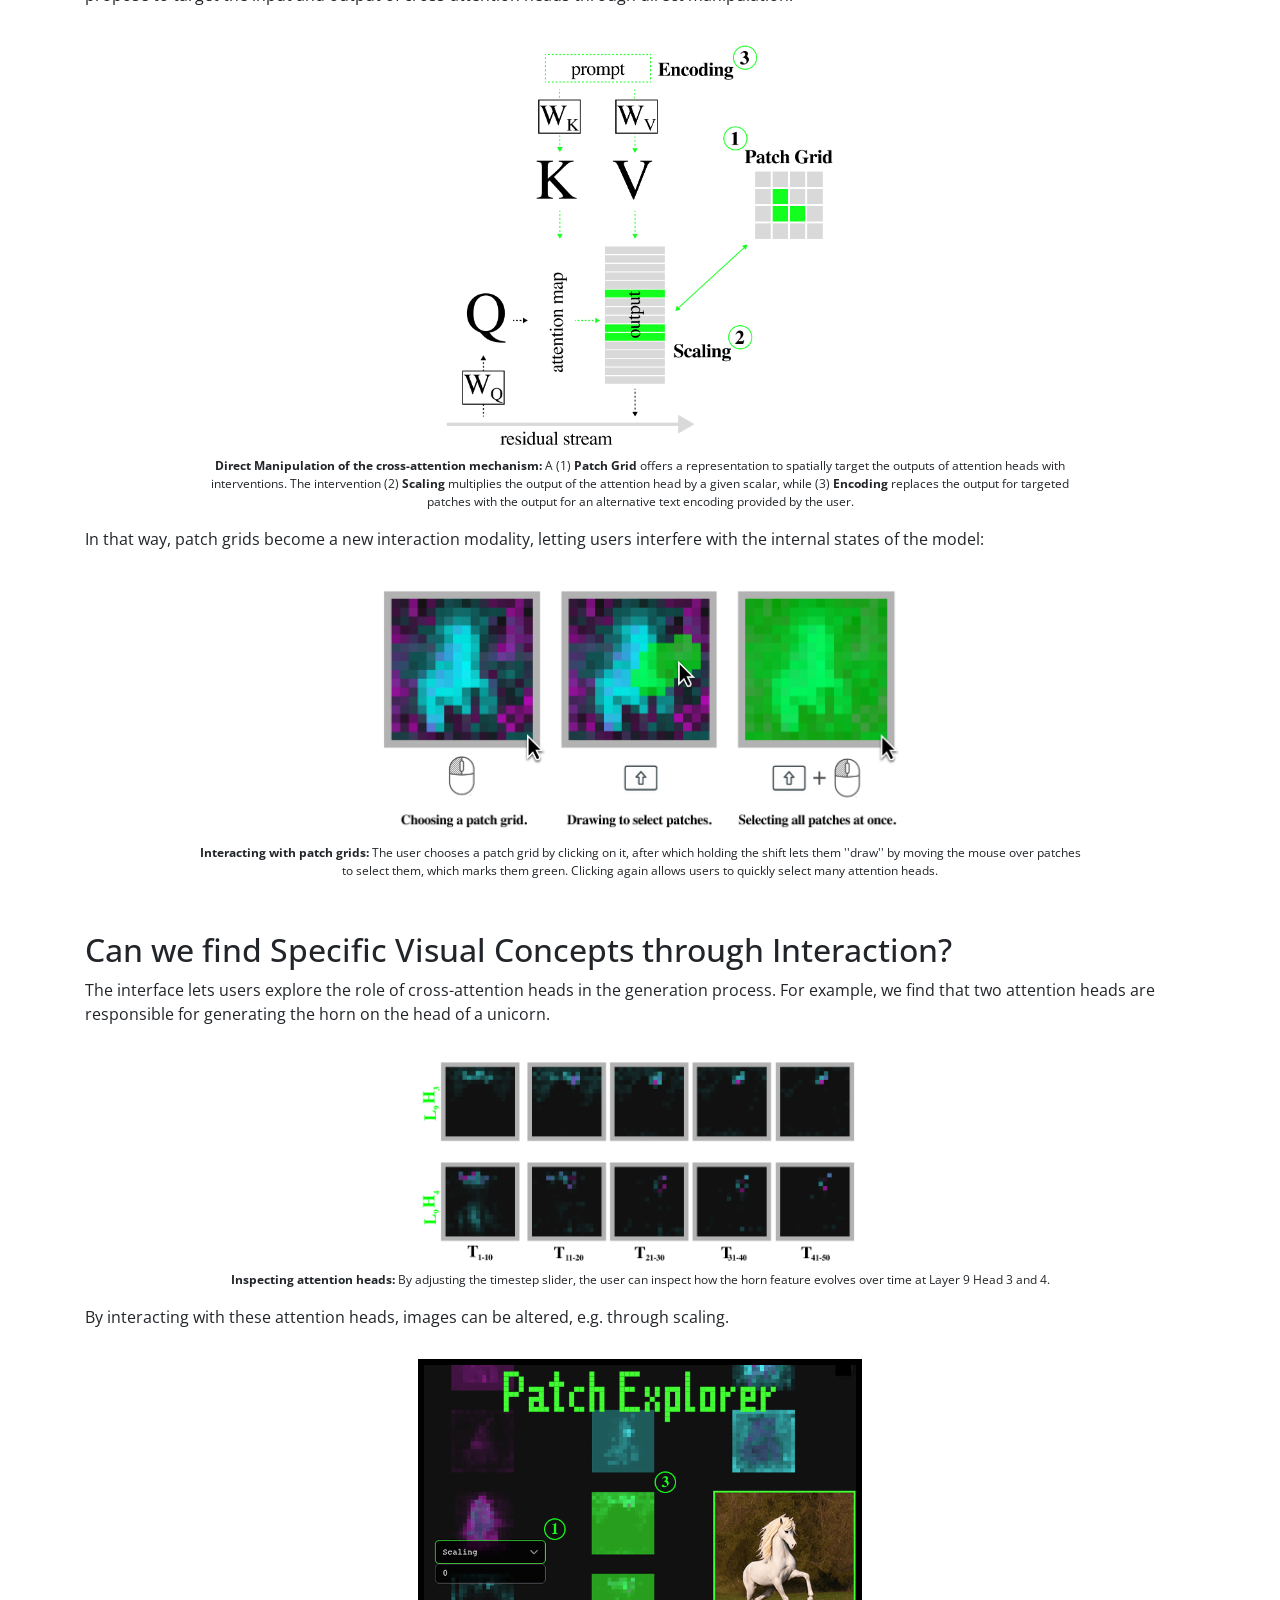
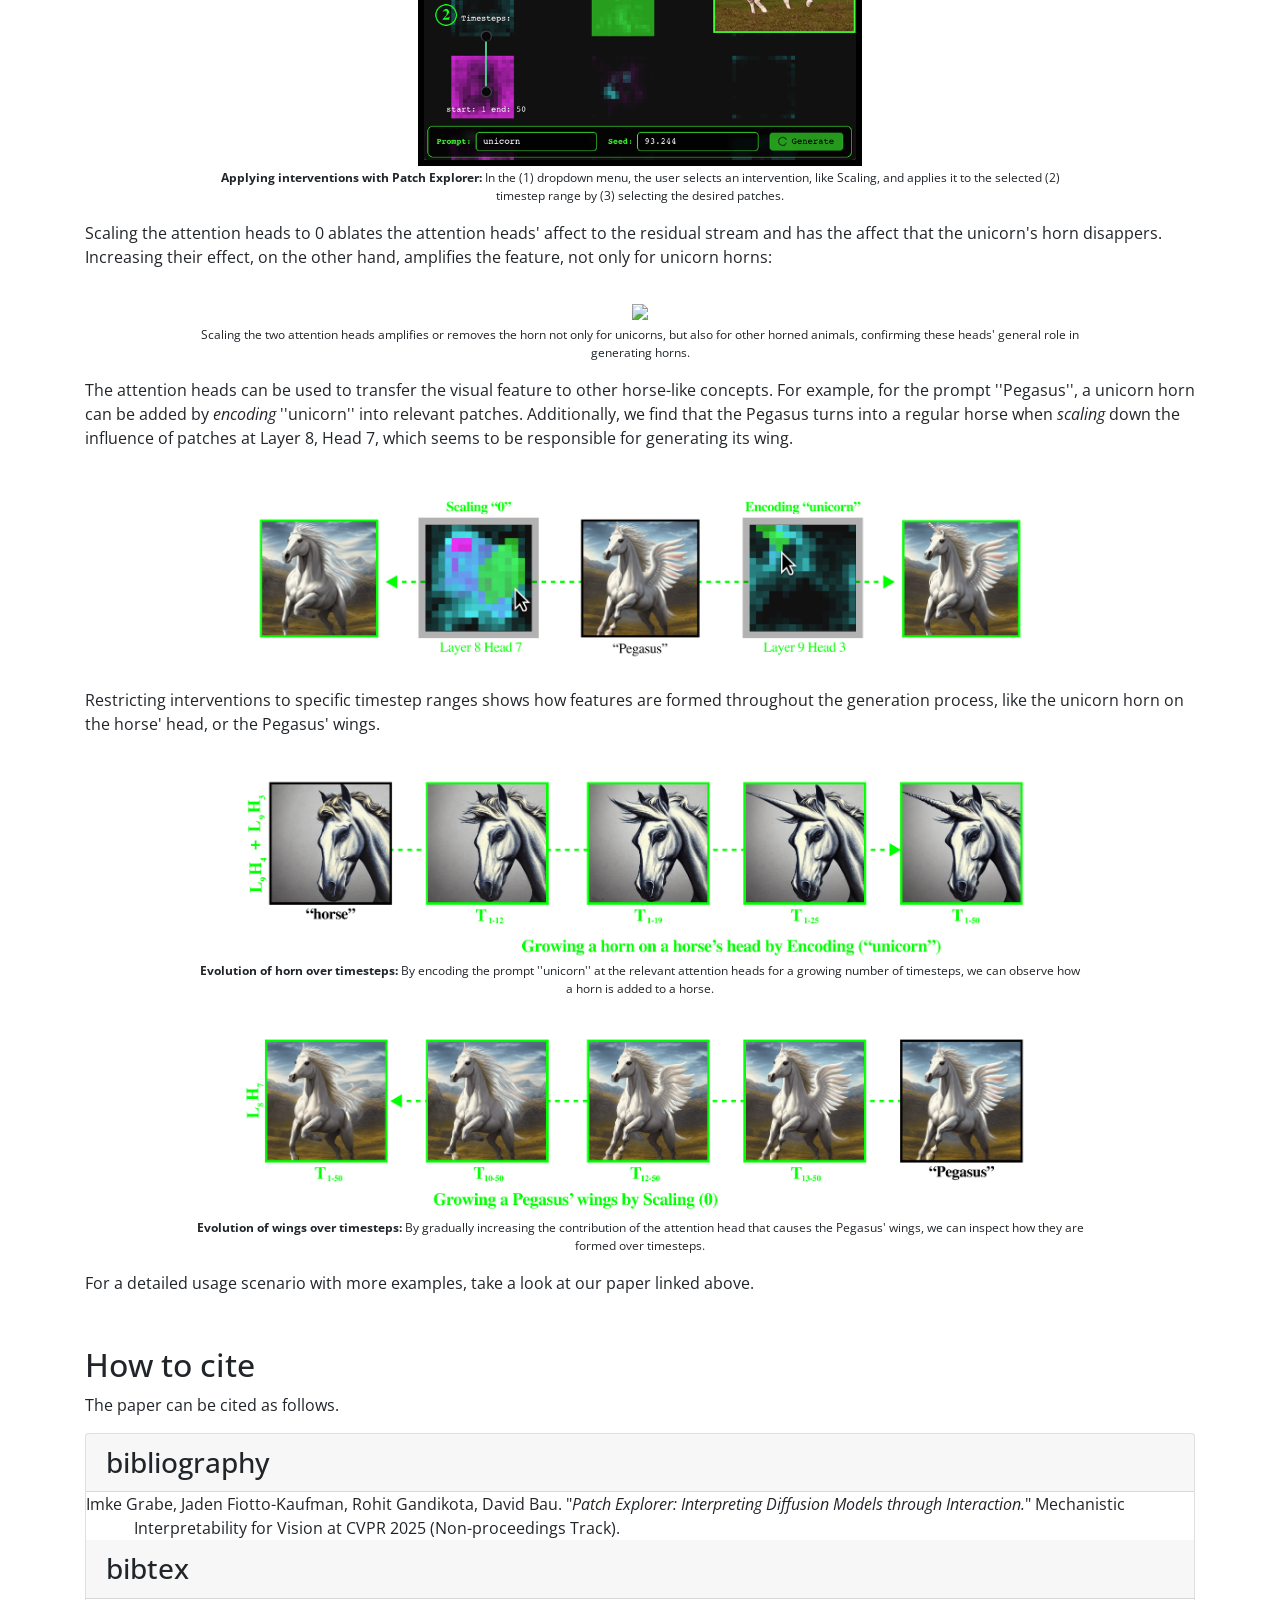
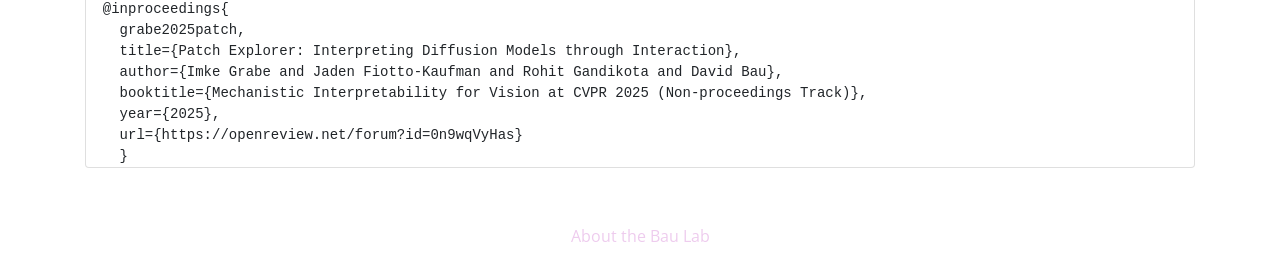
==== commit 09efa6b8: "favicon" ====
--- a/public/index.html
+++ b/public/index.html
@@ -11,8 +11,8 @@
 <meta name="twitter:title" content="Patch Explorer: Interpretability through Interaction" />
 <meta name="twitter:description" content="Interacting with diffusion models directly via patches in the cross-attention heads increases interpretability." />
 <link rel="apple-touch-icon" sizes="180x180" href="/images/apple-touch-icon.png">
-<link rel="icon" type="image/png" sizes="32x32" href="/images/favicon-32x32.png">
-<link rel="icon" type="image/png" sizes="16x16" href="/images/favicon-16x16.png">
+<link rel="icon" type="image/png" sizes="32x32" href="favicon.ico">
+<link rel="icon" type="image/png" sizes="16x16" href="favicon.ico">
 <link rel="manifest" href="/site.webmanifest">
 
 <link href="https://maxcdn.bootstrapcdn.com/bootstrap/4.0.0-alpha.6/css/bootstrap.min.css" rel="stylesheet" integrity="sha384-rwoIResjU2yc3z8GV/NPeZWAv56rSmLldC3R/AZzGRnGxQQKnKkoFVhFQhNUwEyJ" crossorigin="anonymous">
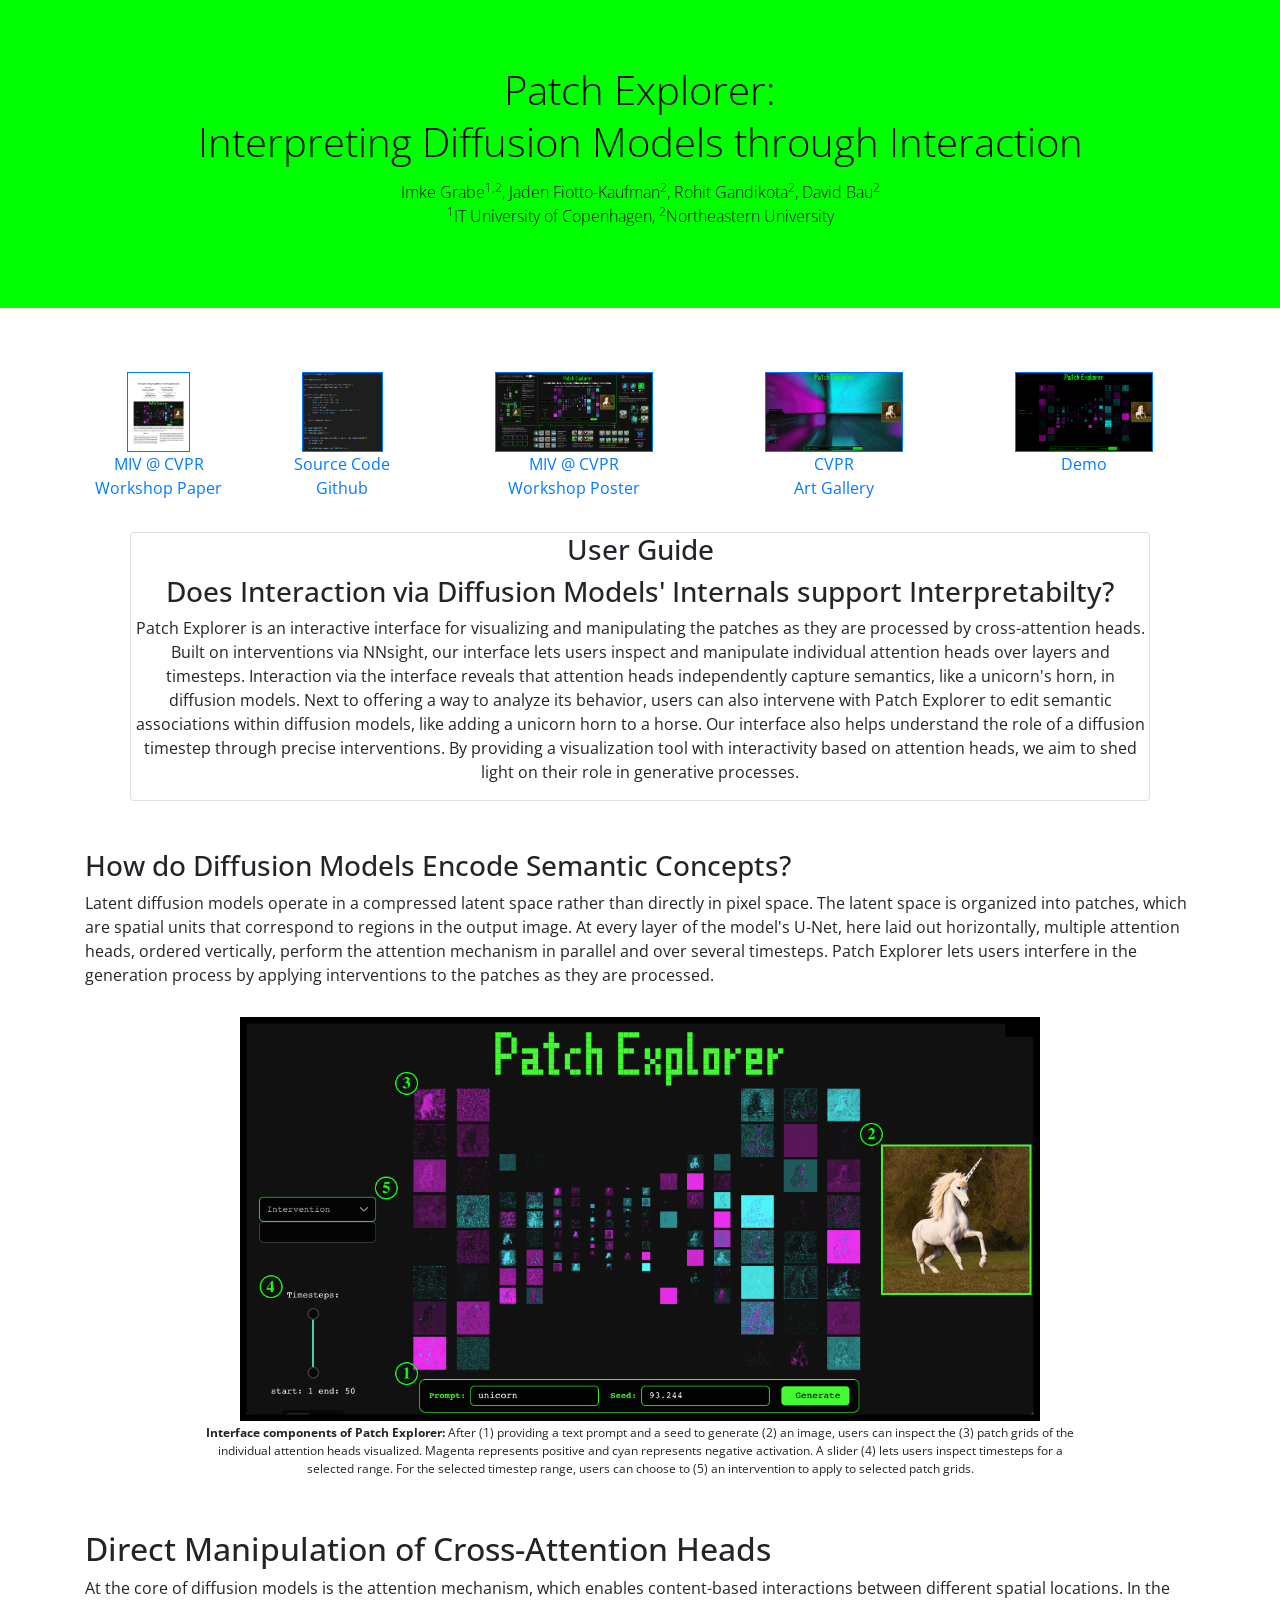
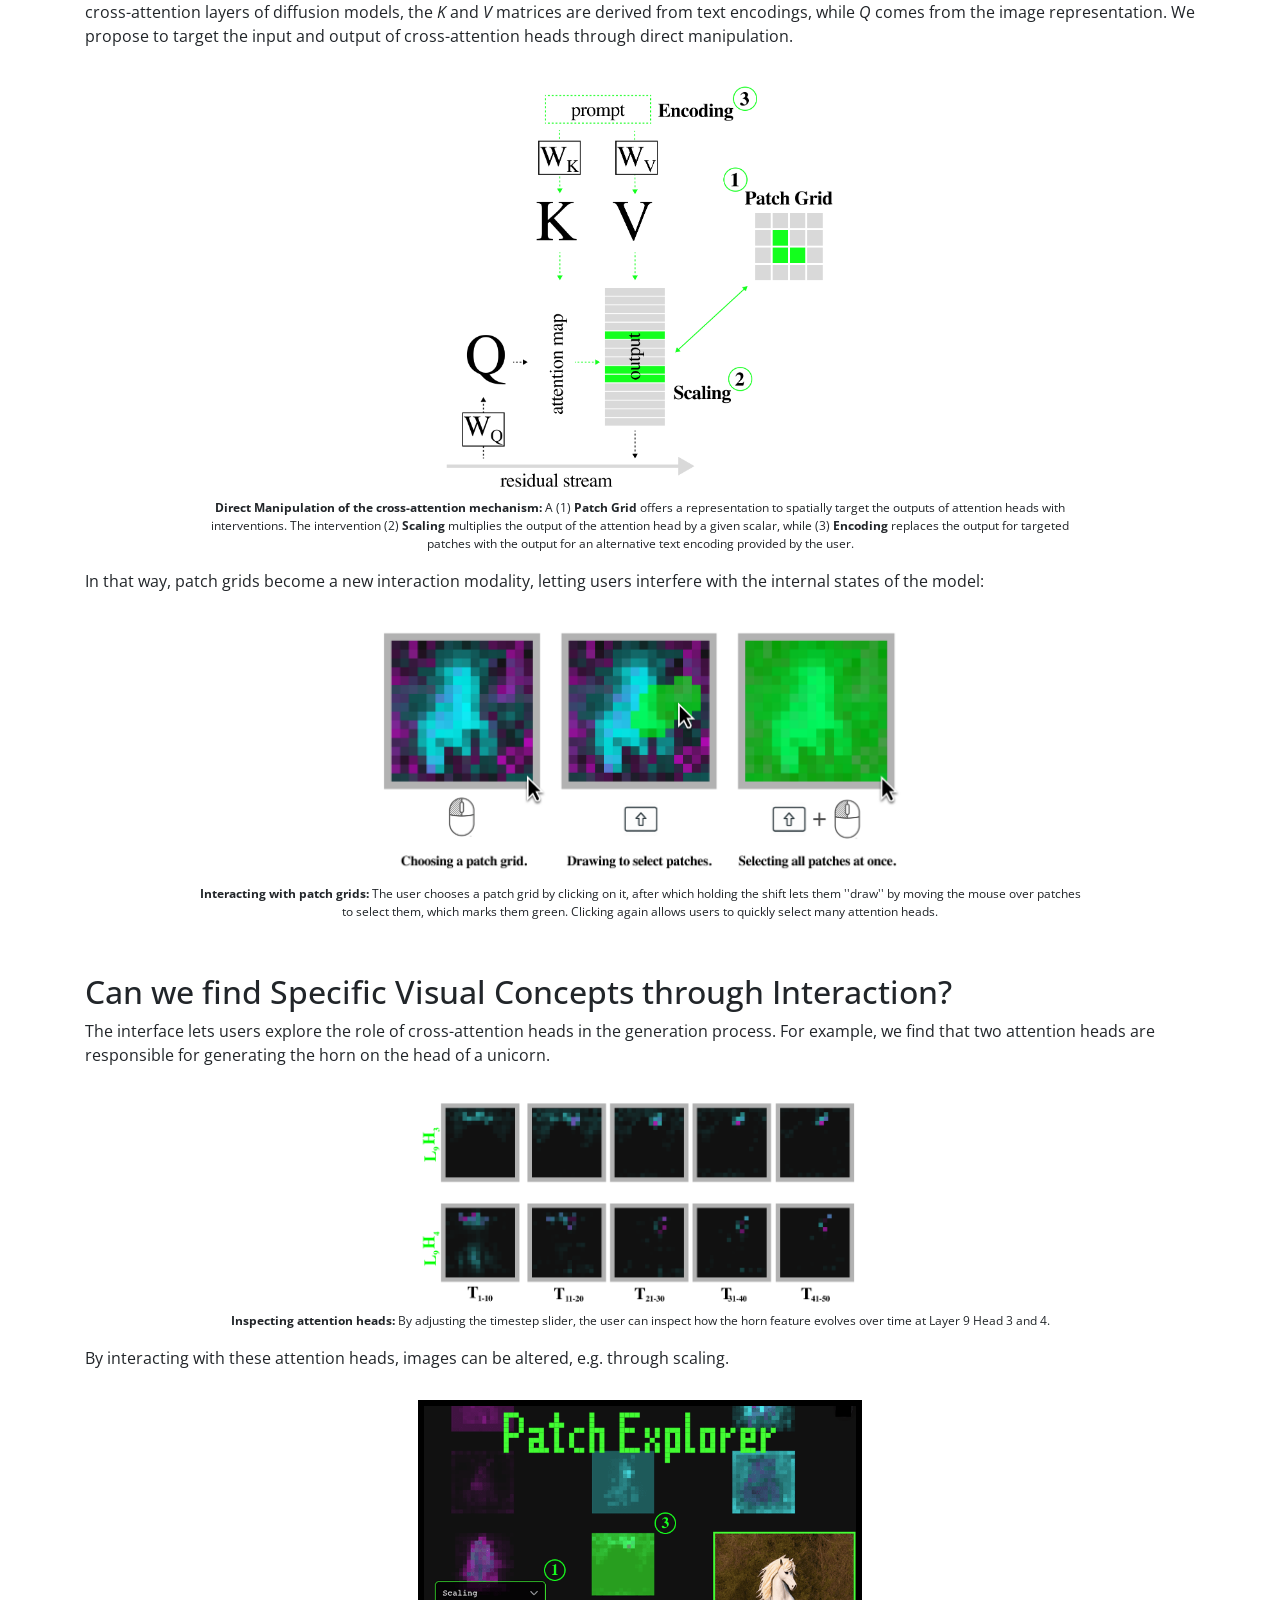
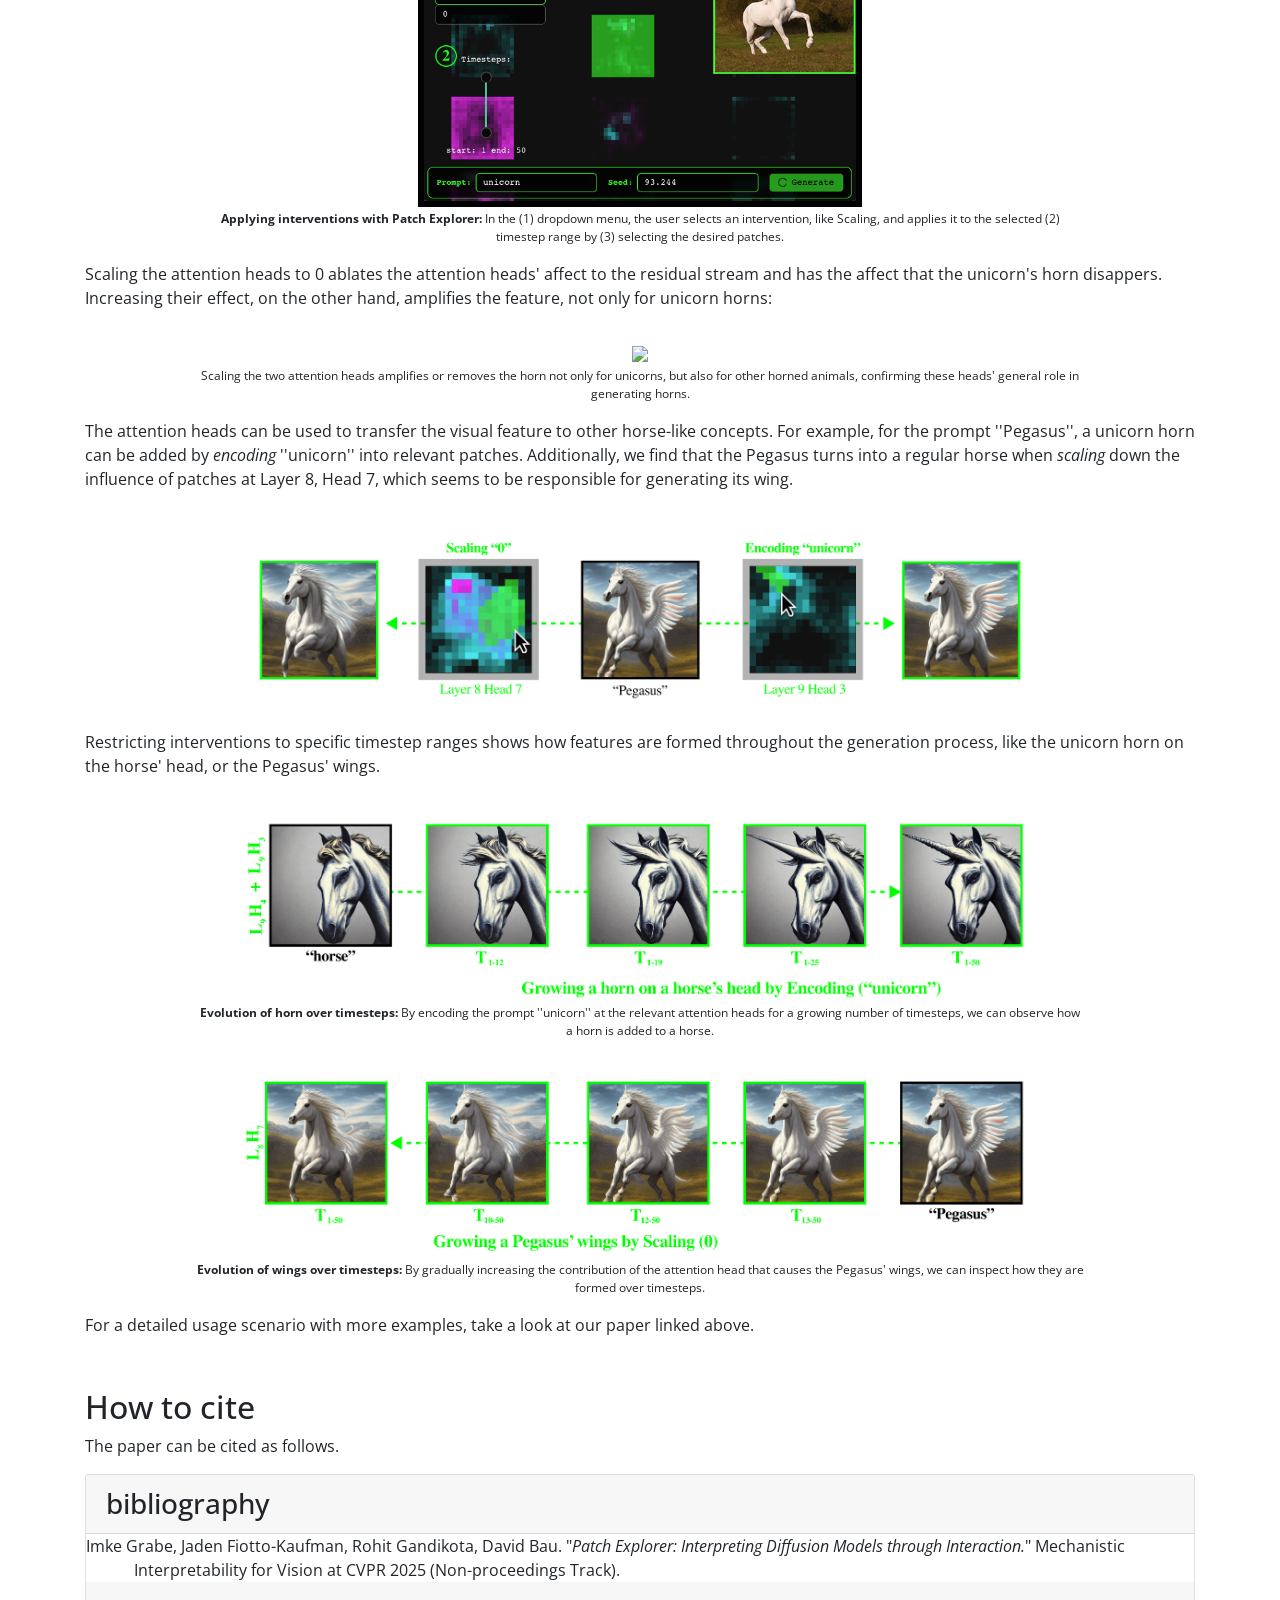
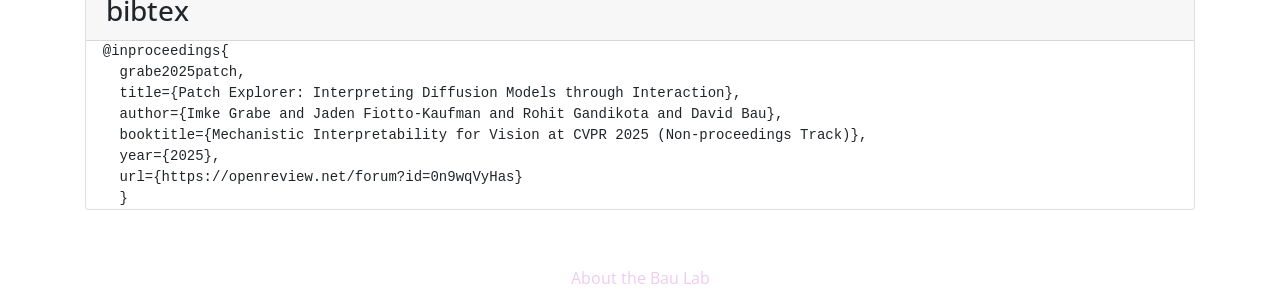
==== commit 188a5108: "demo forward" ====
--- a/public/index.html
+++ b/public/index.html
@@ -91,6 +91,11 @@
 <div class="card" style="max-width: 1020px;">
 <div class="card-block">
 
+
+<h3>User Guide</h3>
+
+
+
 <h3>Does Interaction via Diffusion Models' Internals support Interpretabilty?</h3>
 <p>
 Patch Explorer is an interactive interface for visualizing and manipulating the patches as they are processed by cross-attention heads. 
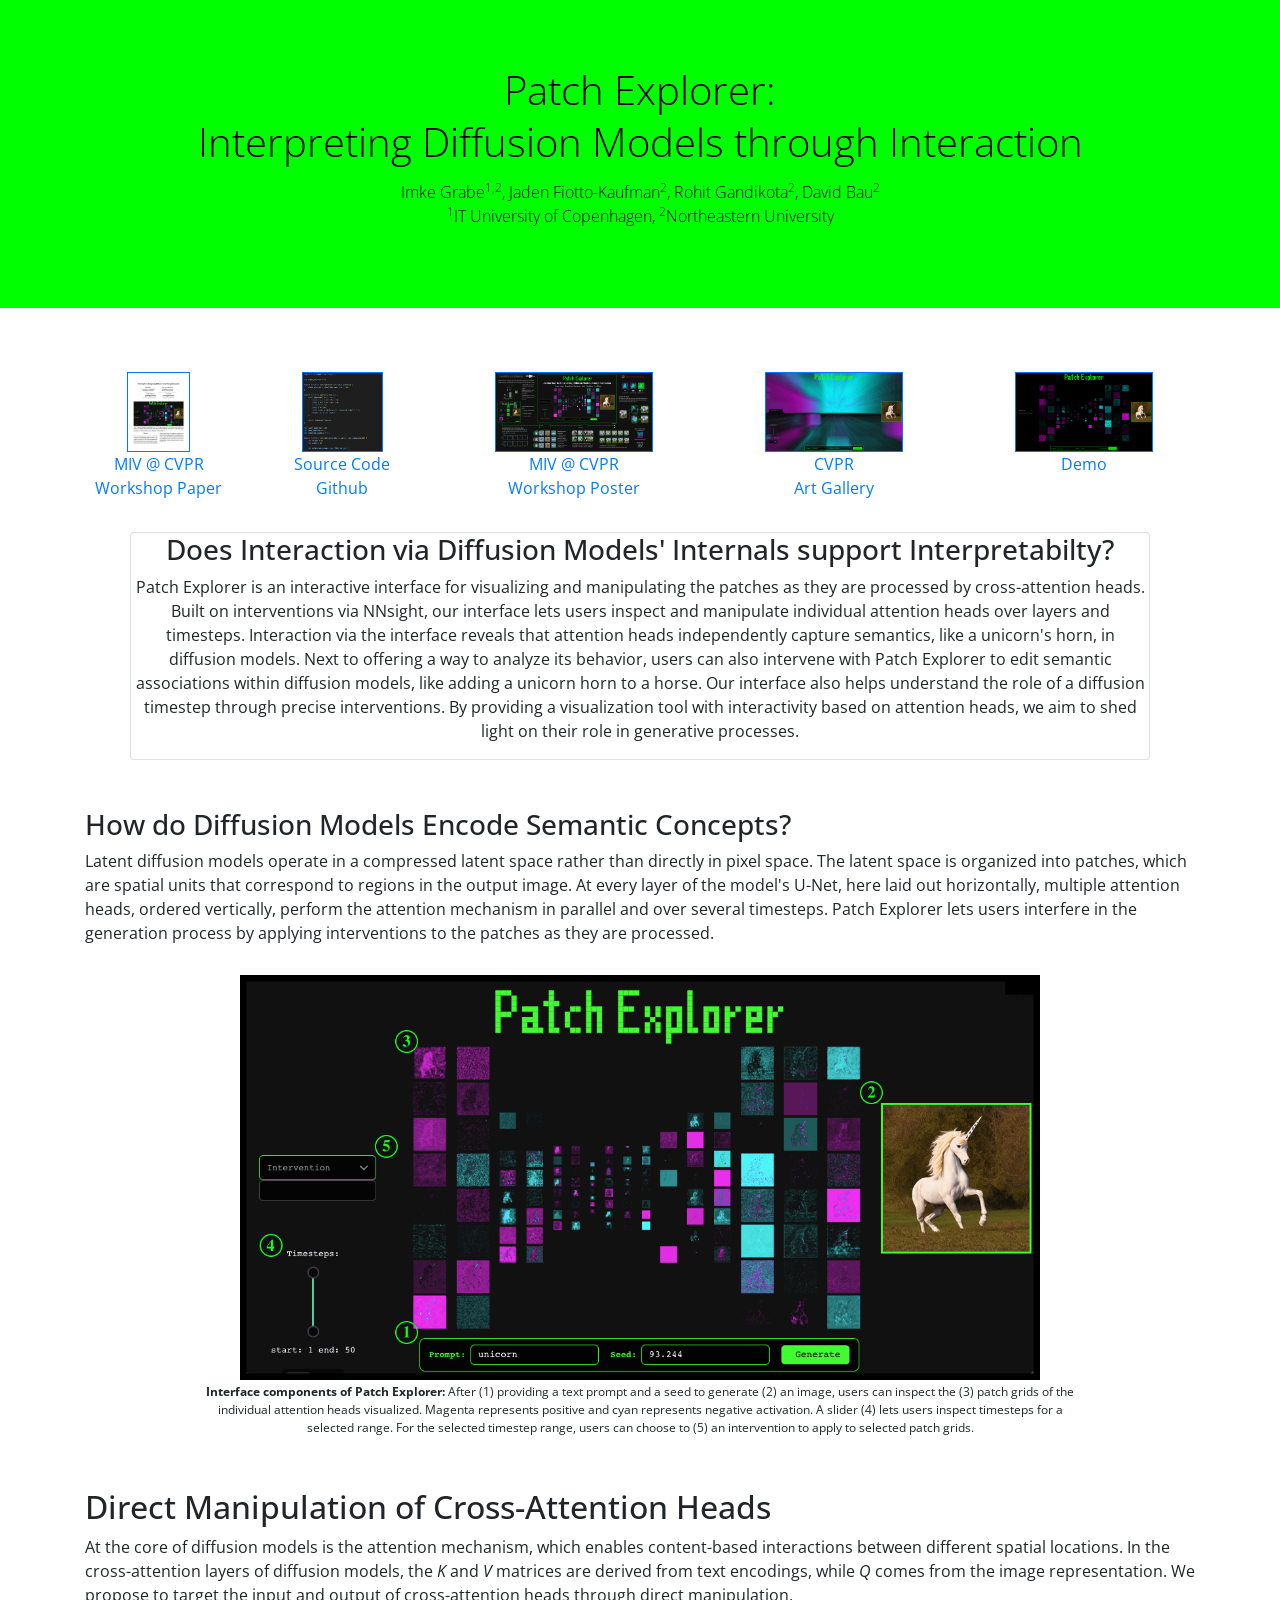
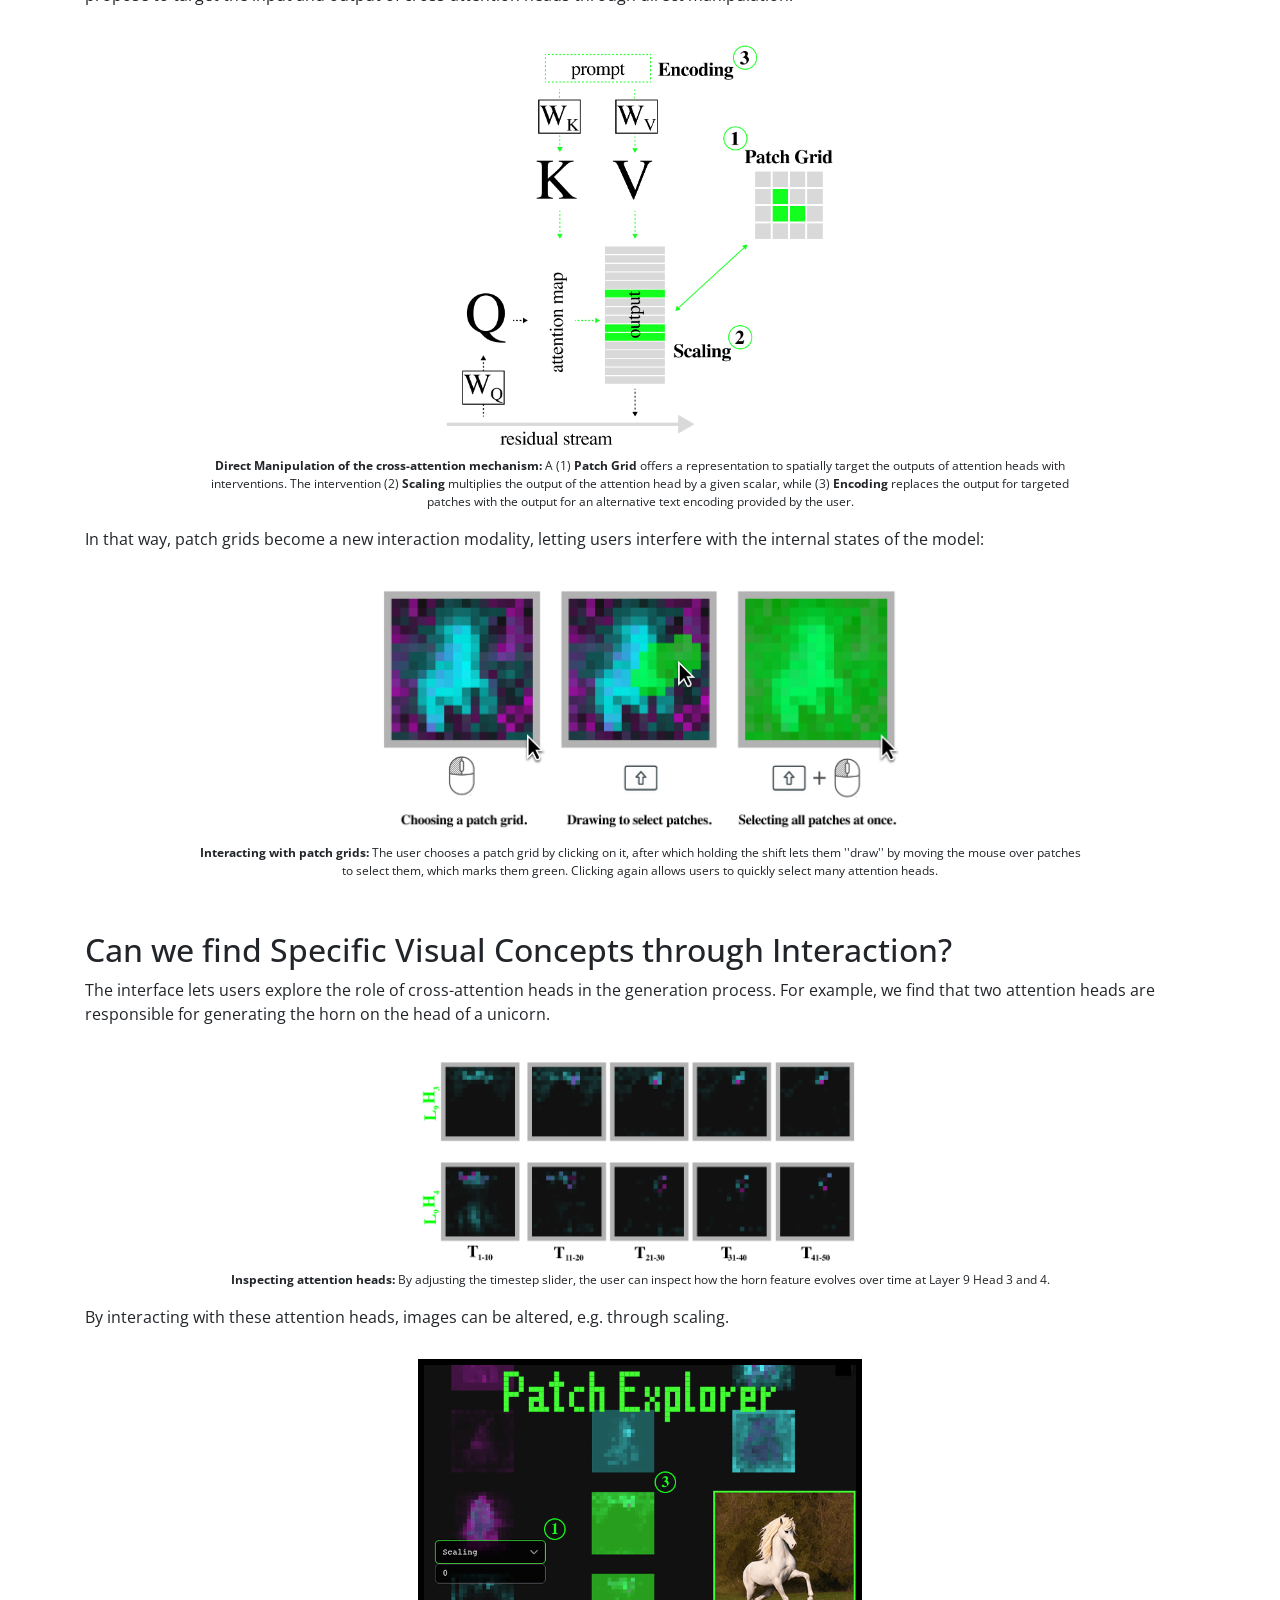
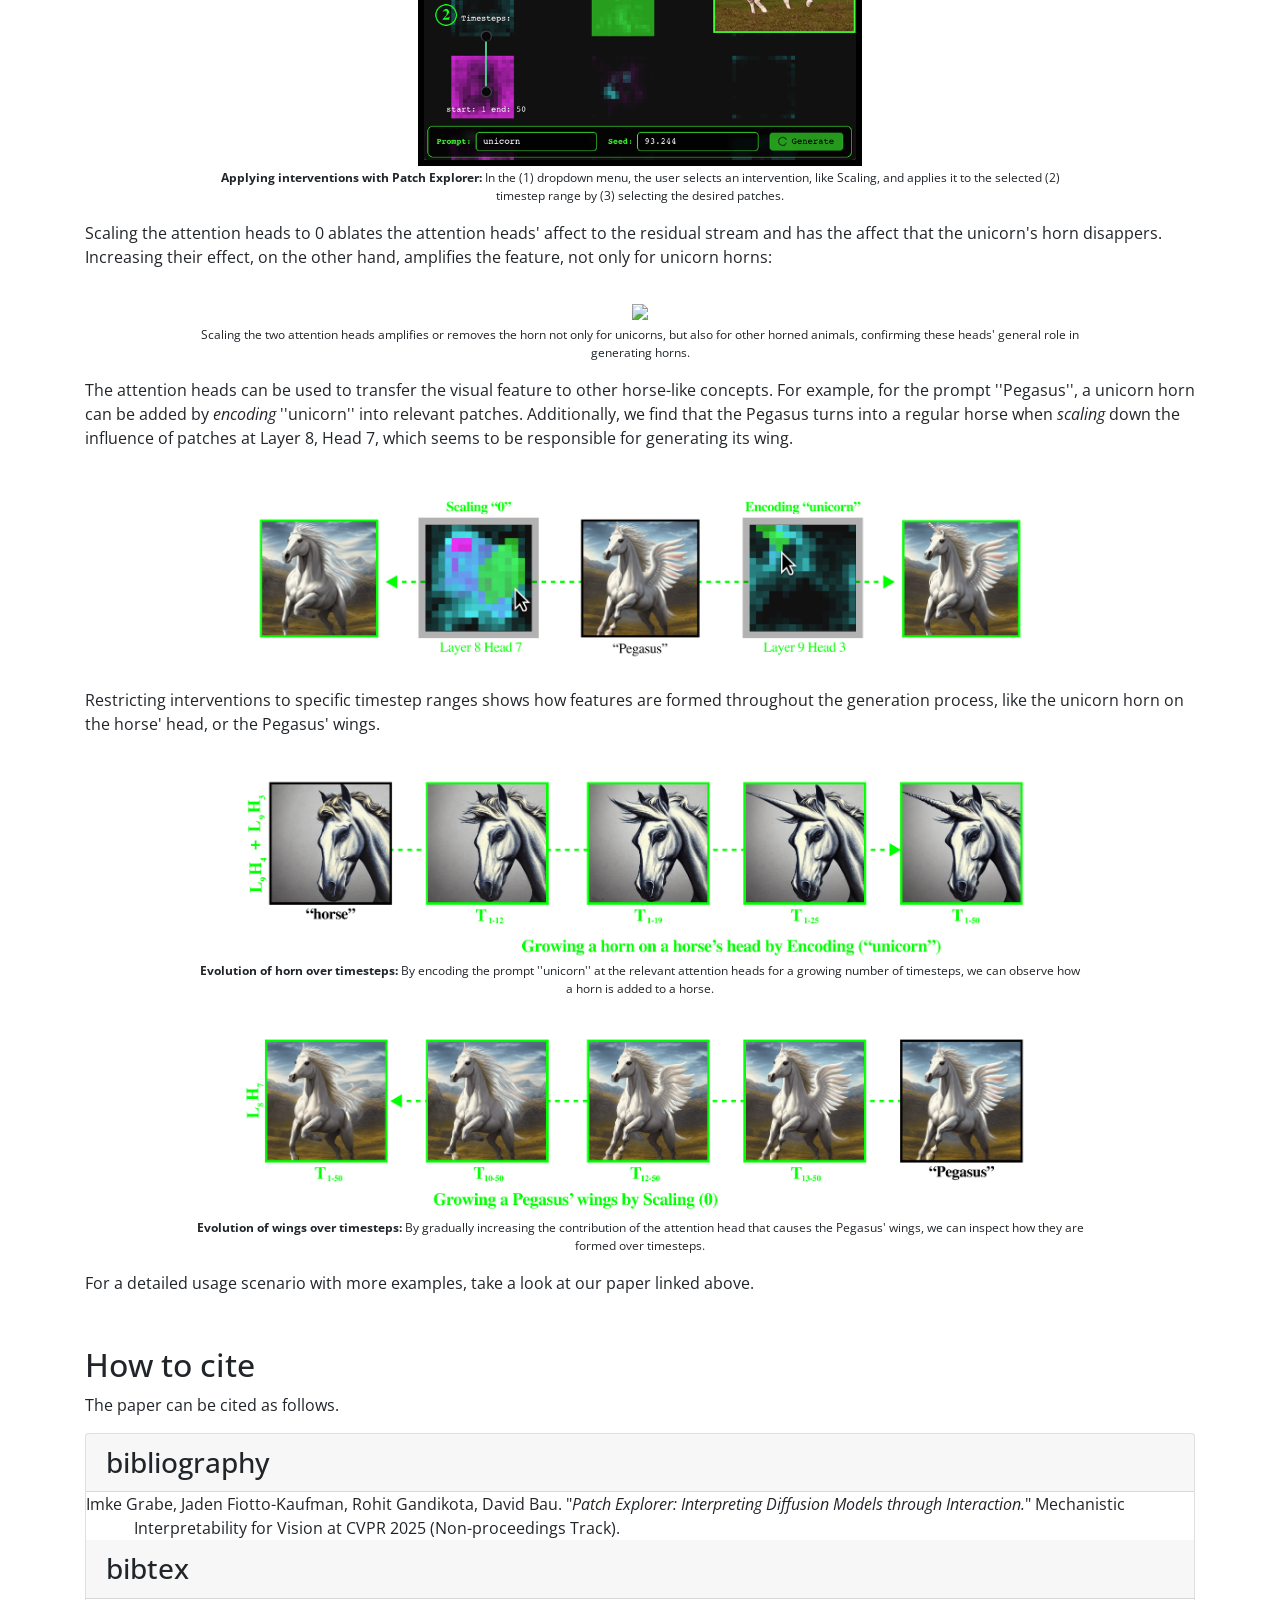
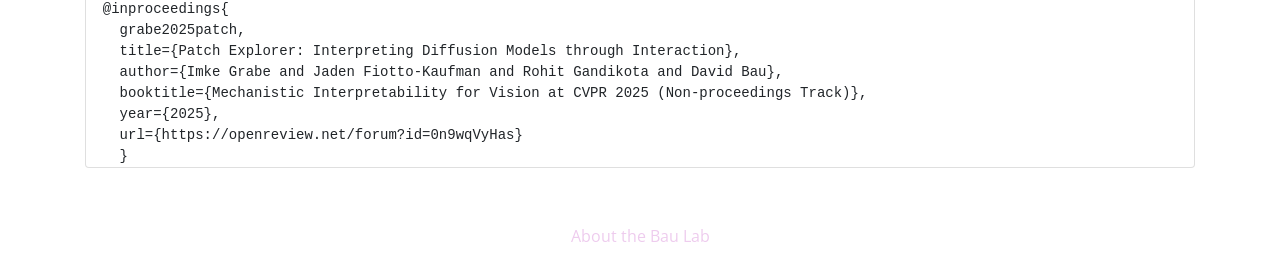
==== commit 28ec85c5: "remove user guide" ====
--- a/public/index.html
+++ b/public/index.html
@@ -92,7 +92,7 @@
 <div class="card-block">
 
 
-<h3>User Guide</h3>
+<!-- <h3>User Guide</h3> -->
 
 
 
